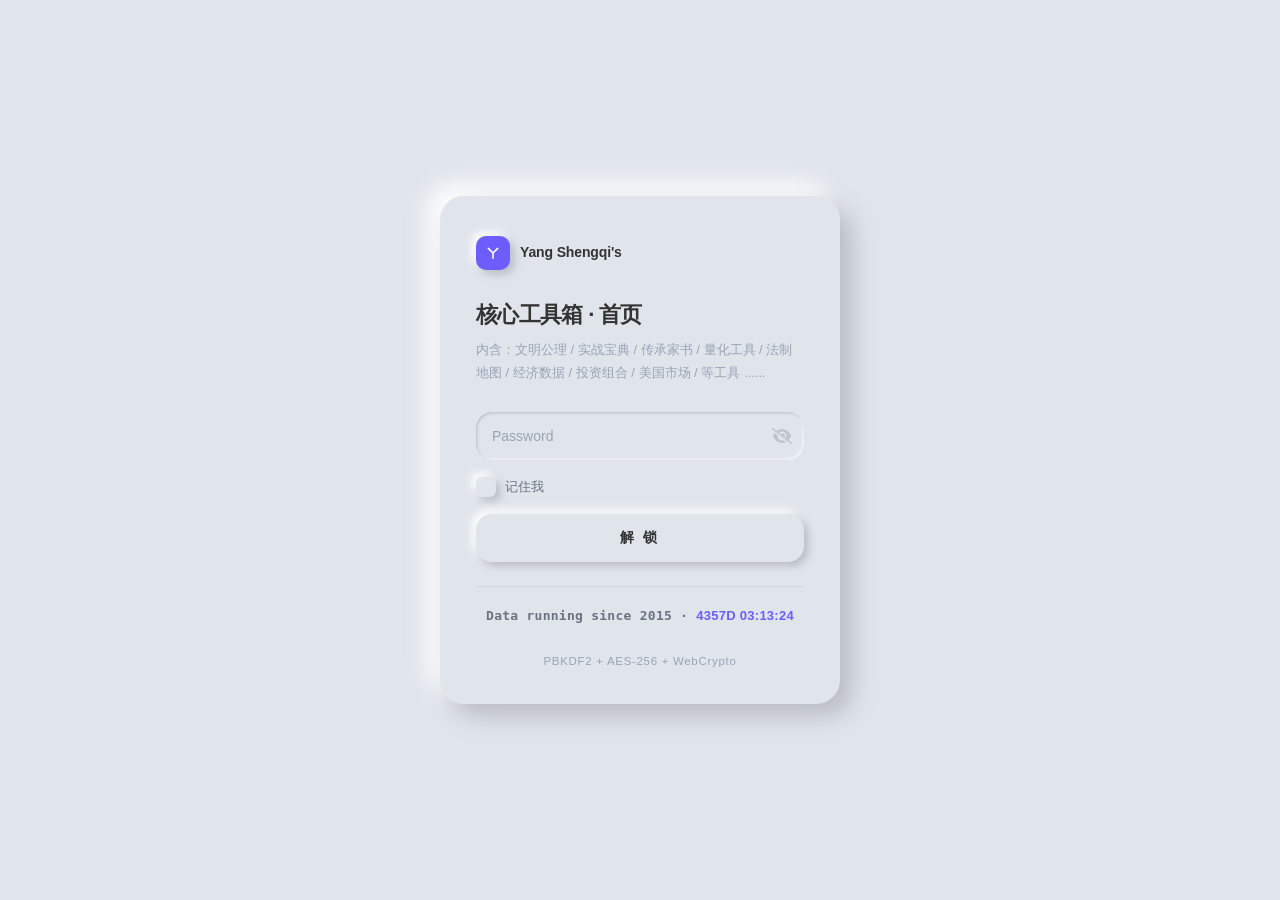
==== index.html @ c26c7d59 "Add files via upload" ====
<!DOCTYPE html>
<html lang="zh-CN">
<head>
    <meta charset="utf-8" />
    <meta name="robots" content="noindex, nofollow, nosnippet, noarchive">
    <title>Yang Shengqi's</title>
    <link rel="icon" href="images/favicon.ico">
    <meta name="viewport" content="width=device-width, initial-scale=1" />

    <meta http-equiv="cache-control" content="no-cache, no-store, must-revalidate" />
    <meta http-equiv="expires" content="0" />
    <meta http-equiv="pragma" content="no-cache" />

    <style>
        /* ============================================================
         * 新拟物 · 全局变量
         * ============================================================ */
        :root{
            --bg:#e0e5ec;
            --shadow-dark:#b8bcc2;
            --shadow-light:#ffffff;

            --accent:#6d5dfc;
            --accent-2:#35c7b3;
            --accent-3:#f0a44a;

            --text:#333333;
            --text-2:#6b7280;
            --text-3:#9aa3b5;

            --sh-out-xs:2px 2px 4px var(--shadow-dark),-2px -2px 4px var(--shadow-light);
            --sh-out-sm:4px 4px 8px var(--shadow-dark),-4px -4px 8px var(--shadow-light);
            --sh-out:8px 8px 16px var(--shadow-dark),-8px -8px 16px var(--shadow-light);
            --sh-out-lg:12px 12px 24px var(--shadow-dark),-12px -12px 24px var(--shadow-light);
            --sh-hover:2px 2px 4px var(--shadow-dark),-2px -2px 4px var(--shadow-light);
            --sh-in-xs:inset 1px 1px 3px var(--shadow-dark),inset -1px -1px 3px var(--shadow-light);
            --sh-in-sm:inset 3px 3px 6px var(--shadow-dark),inset -3px -3px 6px var(--shadow-light);
            --sh-in:inset 6px 6px 12px var(--shadow-dark),inset -6px -6px 12px var(--shadow-light);

            --r-sm:12px;
            --r-md:16px;
            --r-lg:24px;
            --r-full:999px;

            --t:300ms ease-in-out;

            --font:"Microsoft YaHei","PingFang SC","Hiragino Sans GB",
                   "Segoe UI",Roboto,Helvetica,Arial,
                   "Noto Sans SC","Source Han Sans SC",sans-serif;
            --font-mono:ui-monospace,SFMono-Regular,"SF Mono",
                        Menlo,Consolas,monospace;
        }

        /* ============================================================
         * 重置
         * ============================================================ */
        *,*::before,*::after{ box-sizing:border-box; font-family:var(--font); }
        html,body{ height:100%; margin:0; padding:0; }

        body{
            background:var(--bg);
            color:var(--text);
            font-size:14px;
            line-height:1.7;
            -webkit-font-smoothing:antialiased;
            -moz-osx-font-smoothing:grayscale;
            overflow:hidden;
        }

        /* ============================================================
         * 工具类（脚本依赖，不可删）
         * ============================================================ */
        .hidden{ display:none !important; }

        /* ============================================================
         * 加载屏
         * ============================================================ */
        #staticrypt_loading{
            position:fixed;
            inset:0;
            z-index:100;
            display:grid;
            place-items:center;
            background:var(--bg);
        }
        .spinner{
            width:38px;height:38px;border-radius:50%;
            border:3px solid transparent;
            box-shadow:var(--sh-out-sm);
            background:var(--bg);
            position:relative;
            animation:spin .9s linear infinite;
        }
        .spinner::after{
            content:"";
            position:absolute;
            inset:6px;
            border-radius:50%;
            border:3px solid transparent;
            border-top-color:var(--accent);
            animation:spin .9s linear infinite reverse;
        }
        @keyframes spin{ to{ transform:rotate(360deg); } }

        /* ============================================================
         * 内容容器
         * ============================================================ */
        #staticrypt_content{
            position:relative;
            z-index:1;
            min-height:100%;
            display:grid;
            place-items:center;
            padding:24px;
            animation:fadeUp .6s var(--t) both;
        }
        @keyframes fadeUp{
            from{ opacity:0; transform:translateY(16px); }
            to  { opacity:1; transform:translateY(0); }
        }

        /* ============================================================
         * 登录卡片（新拟物：凸起）
         * ============================================================ */
        .card{
            position:relative;
            width:min(400px,100%);
            padding:40px 36px 32px;
            border-radius:var(--r-lg);
            background:var(--bg);
            box-shadow:var(--sh-out-lg);
        }

        /* ---------- 品牌 ---------- */
        .brand{
            display:flex;
            align-items:center;
            gap:10px;
            margin-bottom:26px;
        }
        .brand .mark{
            width:34px;height:34px;
            border-radius:10px;
            flex:0 0 auto;
            display:grid;
            place-items:center;
            color:#fff;
            font-size:16px;
            font-weight:800;
            line-height:1;
            padding-bottom:1px;
            background:var(--accent);
            box-shadow:var(--sh-out-sm);
        }
        .brand .name{
            font-size:14px;
            font-weight:700;
            letter-spacing:-.01em;
            color:var(--text);
        }

        /* ---------- 标题 ---------- */
        .title{
            position:relative;
            margin:0 0 6px;
            font-size:22px;
            font-weight:800;
            letter-spacing:-.03em;
            color:var(--text);
        }
        .sub{
            margin:0 0 28px;
            font-size:13px;
            color:var(--text-3);
        }

        /* ============================================================
         * 表单
         * ============================================================ */
        .form{ display:flex; flex-direction:column; gap:14px; }

        /* 凹陷输入框 */
        .pwd{
            position:relative;
            border-radius:var(--r-md);
            background:var(--bg);
            box-shadow:var(--sh-in);
            transition:box-shadow var(--t);
        }
        .pwd:focus-within{
            box-shadow:var(--sh-in-xs);
        }
        .pwd input{
            width:100%;
            height:48px;
            padding:0 48px 0 16px;
            border:0;
            outline:0;
            background:transparent;
            color:var(--text);
            font-size:14px;
            font-family:inherit;
            letter-spacing:.02em;
        }
        .pwd input::placeholder{
            color:var(--text-3);
            letter-spacing:0;
        }

        .staticrypt-toggle-password-visibility{
            position:absolute;
            top:50%;
            right:12px;
            width:20px;height:20px;
            padding:0;margin:0;
            transform:translateY(-50%);
            cursor:pointer;
            opacity:.45;
            transition:opacity var(--t),transform var(--t);
            user-select:none;
            /* 让 base64 里的黑色 SVG 变浅灰 */
            filter:invert(60%) sepia(8%) saturate(400%) hue-rotate(180deg);
        }
        .staticrypt-toggle-password-visibility:hover{
            opacity:1;
            transform:translateY(-50%) scale(1.08);
        }
        .staticrypt-toggle-password-visibility:focus-visible{
            opacity:1;
            outline:2px solid var(--accent);
            outline-offset:2px;
            border-radius:4px;
        }

        /* ---------- 记住我 ---------- */
        .remember{
            display:flex;
            align-items:center;
            gap:9px;
            font-size:13px;
            color:var(--text-2);
            cursor:pointer;
            user-select:none;
            padding:2px 0;
        }
        .remember input[type="checkbox"]{
            appearance:none;
            -webkit-appearance:none;
            width:20px;height:20px;
            margin:0;
            flex:0 0 auto;
            border-radius:6px;
            background:var(--bg);
            box-shadow:var(--sh-out-sm);
            cursor:pointer;
            position:relative;
            transition:box-shadow var(--t);
        }
        .remember input[type="checkbox"]:hover{
            box-shadow:var(--sh-hover);
        }
        .remember input[type="checkbox"]:checked{
            box-shadow:var(--sh-in-sm);
        }
        .remember input[type="checkbox"]:checked::after{
            content:"";
            position:absolute;
            left:6px;top:2px;
            width:6px;height:11px;
            border:solid var(--accent);
            border-width:0 2px 2px 0;
            transform:rotate(45deg);
        }

        /* ---------- 提交按钮（新拟物：凸起 → hover 缩小 → active 凹陷） ---------- */
        .submit{
            position:relative;
            height:48px;
            border:0;
            border-radius:var(--r-md);
            background:var(--bg);
            color:var(--text);
            font-family:inherit;
            font-size:14px;
            font-weight:650;
            letter-spacing:.18em;
            cursor:pointer;
            box-shadow:var(--sh-out-sm);
            transition:box-shadow var(--t),color var(--t);
        }
        .submit:hover{
            color:var(--accent);
            box-shadow:var(--sh-hover);
        }
        .submit:active{
            box-shadow:var(--sh-in-sm);
        }
        .submit:focus-visible{
            outline:2px solid var(--accent);
            outline-offset:3px;
        }
        .submit span{ position:relative; z-index:1; }

        /* ============================================================
         * 页脚 + 运行时长
         * ============================================================ */
        .foot{
            margin-top:24px;
            padding-top:18px;
            border-top:1px solid rgba(184,188,194,.35);
            text-align:center;
            font-size:11.5px;
            letter-spacing:.06em;
            color:var(--text-3);
        }
        .foot .timer{
            display:block;
            margin-bottom:6px;
            font-family:var(--font-mono);
            font-size:13px;
            font-weight:700;
            letter-spacing:.02em;
            color:var(--text-2);
        }
        .foot .timer #display{
            color:var(--accent);
            font-variant-numeric:tabular-nums;
        }

        /* ============================================================
         * 响应式
         * ============================================================ */
        @media (max-width:480px){
            #staticrypt_content{ padding:16px; }
            .card{ padding:32px 24px 26px; }
            .title{ font-size:20px; }
        }

        /* ============================================================
         * 无障碍：减少动效
         * ============================================================ */
        @media (prefers-reduced-motion: reduce){
            *,*::before,*::after{
                animation-duration:.01ms !important;
                transition-duration:.01ms !important;
            }
        }
    </style>
</head>

<body>

    <!-- 加载屏（id 不可改） -->
    <div id="staticrypt_loading">
        <div class="spinner"></div>
    </div>

    <!-- 表单容器（id 不可改） -->
    <div id="staticrypt_content" class="hidden">
        <main class="card">

            <div class="brand">
                <span class="mark">
                  <svg viewBox="0 0 24 24" width="16" height="16"
                       fill="none" stroke="#fff" stroke-width="2.4"
                       stroke-linecap="round" stroke-linejoin="round">
                    <path d="M5 5 L12 12 L19 5 M12 12 L12 20"/>
                  </svg>
                </span>
                <span class="name">Yang Shengqi's</span>
            </div>

            <h1 class="title">核心工具箱 · 首页</h1>
            <p class="sub">内含：文明公理 / 实战宝典 / 传承家书 / 量化工具 / 法制地图 / 经济数据 / 投资组合 / 美国市场 / 等工具 ......</p>

            <form id="staticrypt-form" action="#" method="post" class="form">

                <div class="pwd">
                    <input
                        id="staticrypt-password"
                        type="password"
                        name="password"
                        placeholder="Password"
                        autofocus
                    />
                    <img
                        class="staticrypt-toggle-password-visibility"
                        tabindex="0"
                        role="button"
                        alt="显示密码"
                        aria-label="显示密码"
                        title="显示密码"
                        onkeydown="if(event.key==='Enter'||event.key===' '){event.preventDefault();this.click();}"
                        src="[data-uri]"
                    />
                </div>

                <label id="staticrypt-remember-label" class="remember hidden">
                    <input id="staticrypt-remember" type="checkbox" name="remember" />
                    <span>记住我</span>
                </label>

                <button type="submit" class="submit">
                    <span>解 锁</span>
                </button>

            </form>

            <div class="foot">
                <span class="timer">
                    Data running since 2015 · <span id="display">--</span>
                </span>
                <br>
                PBKDF2 + AES-256 + WebCrypto
            </div>

        </main>
    </div>


    <!-- 加密JS开始 -->
        <script>
            // these variables will be filled when generating the file - the template format is 'variable_name'
            const staticryptInitiator = 
            ((function(){
  const exports = {};
  const cryptoEngine = ((function(){
  const exports = {};
  const { subtle } = crypto;

const IV_BITS = 16 * 8;
const HEX_BITS = 4;
const ENCRYPTION_ALGO = "AES-CBC";

/**
 * Translates between utf8 encoded hexadecimal strings
 * and Uint8Array bytes.
 */
const HexEncoder = {
    /**
     * hex string -> bytes
     * @param {string} hexString
     * @returns {Uint8Array}
     */
    parse: function (hexString) {
        if (hexString.length % 2 !== 0) throw "Invalid hexString";
        const arrayBuffer = new Uint8Array(hexString.length / 2);

        for (let i = 0; i < hexString.length; i += 2) {
            const byteValue = parseInt(hexString.substring(i, i + 2), 16);
            if (isNaN(byteValue)) {
                throw "Invalid hexString";
            }
            arrayBuffer[i / 2] = byteValue;
        }
        return arrayBuffer;
    },

    /**
     * bytes -> hex string
     * @param {Uint8Array} bytes
     * @returns {string}
     */
    stringify: function (bytes) {
        const hexBytes = [];

        for (let i = 0; i < bytes.length; ++i) {
            let byteString = bytes[i].toString(16);
            if (byteString.length < 2) {
                byteString = "0" + byteString;
            }
            hexBytes.push(byteString);
        }
        return hexBytes.join("");
    },
};

/**
 * Translates between utf8 strings and Uint8Array bytes.
 */
const UTF8Encoder = {
    parse: function (str) {
        return new TextEncoder().encode(str);
    },

    stringify: function (bytes) {
        return new TextDecoder().decode(bytes);
    },
};

/**
 * Salt and encrypt a msg with a password.
 */
async function encrypt(msg, hashedPassword) {
    // Must be 16 bytes, unpredictable, and preferably cryptographically random. However, it need not be secret.
    // https://developer.mozilla.org/en-US/docs/Web/API/SubtleCrypto/encrypt#parameters
    const iv = crypto.getRandomValues(new Uint8Array(IV_BITS / 8));

    const key = await subtle.importKey("raw", HexEncoder.parse(hashedPassword), ENCRYPTION_ALGO, false, ["encrypt"]);

    const encrypted = await subtle.encrypt(
        {
            name: ENCRYPTION_ALGO,
            iv: iv,
        },
        key,
        UTF8Encoder.parse(msg)
    );

    // iv will be 32 hex characters, we prepend it to the ciphertext for use in decryption
    return HexEncoder.stringify(iv) + HexEncoder.stringify(new Uint8Array(encrypted));
}
exports.encrypt = encrypt;

/**
 * Decrypt a salted msg using a password.
 *
 * @param {string} encryptedMsg
 * @param {string} hashedPassword
 * @returns {Promise<string>}
 */
async function decrypt(encryptedMsg, hashedPassword) {
    const ivLength = IV_BITS / HEX_BITS;
    const iv = HexEncoder.parse(encryptedMsg.substring(0, ivLength));
    const encrypted = encryptedMsg.substring(ivLength);

    const key = await subtle.importKey("raw", HexEncoder.parse(hashedPassword), ENCRYPTION_ALGO, false, ["decrypt"]);

    const outBuffer = await subtle.decrypt(
        {
            name: ENCRYPTION_ALGO,
            iv: iv,
        },
        key,
        HexEncoder.parse(encrypted)
    );

    return UTF8Encoder.stringify(new Uint8Array(outBuffer));
}
exports.decrypt = decrypt;

/**
 * Salt and hash the password so it can be stored in localStorage without opening a password reuse vulnerability.
 *
 * @param {string} password
 * @param {string} salt
 * @returns {Promise<string>}
 */
async function hashPassword(password, salt) {
    // we hash the password in multiple steps, each adding more iterations. This is because we used to allow less
    // iterations, so for backward compatibility reasons, we need to support going from that to more iterations.
    let hashedPassword = await hashLegacyRound(password, salt);

    hashedPassword = await hashSecondRound(hashedPassword, salt);

    return hashThirdRound(hashedPassword, salt);
}
exports.hashPassword = hashPassword;

/**
 * This hashes the password with 1k iterations. This is a low number, we need this function to support backwards
 * compatibility.
 *
 * @param {string} password
 * @param {string} salt
 * @returns {Promise<string>}
 */
function hashLegacyRound(password, salt) {
    return pbkdf2(password, salt, 1000, "SHA-1");
}
exports.hashLegacyRound = hashLegacyRound;

/**
 * Add a second round of iterations. This is because we used to use 1k, so for backwards compatibility with
 * remember-me/autodecrypt links, we need to support going from that to more iterations.
 *
 * @param hashedPassword
 * @param salt
 * @returns {Promise<string>}
 */
function hashSecondRound(hashedPassword, salt) {
    return pbkdf2(hashedPassword, salt, 14000, "SHA-256");
}
exports.hashSecondRound = hashSecondRound;

/**
 * Add a third round of iterations to bring total number to 600k. This is because we used to use 1k, then 15k, so for
 * backwards compatibility with remember-me/autodecrypt links, we need to support going from that to more iterations.
 *
 * @param hashedPassword
 * @param salt
 * @returns {Promise<string>}
 */
function hashThirdRound(hashedPassword, salt) {
    return pbkdf2(hashedPassword, salt, 585000, "SHA-256");
}
exports.hashThirdRound = hashThirdRound;

/**
 * Salt and hash the password so it can be stored in localStorage without opening a password reuse vulnerability.
 *
 * @param {string} password
 * @param {string} salt
 * @param {int} iterations
 * @param {string} hashAlgorithm
 * @returns {Promise<string>}
 */
async function pbkdf2(password, salt, iterations, hashAlgorithm) {
    const key = await subtle.importKey("raw", UTF8Encoder.parse(password), "PBKDF2", false, ["deriveBits"]);

    const keyBytes = await subtle.deriveBits(
        {
            name: "PBKDF2",
            hash: hashAlgorithm,
            iterations,
            salt: UTF8Encoder.parse(salt),
        },
        key,
        256
    );

    return HexEncoder.stringify(new Uint8Array(keyBytes));
}

function generateRandomSalt() {
    const bytes = crypto.getRandomValues(new Uint8Array(128 / 8));

    return HexEncoder.stringify(new Uint8Array(bytes));
}
exports.generateRandomSalt = generateRandomSalt;

async function signMessage(hashedPassword, message) {
    const key = await subtle.importKey(
        "raw",
        HexEncoder.parse(hashedPassword),
        {
            name: "HMAC",
            hash: "SHA-256",
        },
        false,
        ["sign"]
    );
    const signature = await subtle.sign("HMAC", key, UTF8Encoder.parse(message));

    return HexEncoder.stringify(new Uint8Array(signature));
}
exports.signMessage = signMessage;

function getRandomAlphanum() {
    const possibleCharacters = "abcdefghijklmnopqrstuvwxyzABCDEFGHIJKLMNOPQRSTUVWXYZ0123456789";

    let byteArray;
    let parsedInt;

    // Keep generating new random bytes until we get a value that falls
    // within a range that can be evenly divided by possibleCharacters.length
    do {
        byteArray = crypto.getRandomValues(new Uint8Array(1));
        // extract the lowest byte to get an int from 0 to 255 (probably unnecessary, since we're only generating 1 byte)
        parsedInt = byteArray[0] & 0xff;
    } while (parsedInt >= 256 - (256 % possibleCharacters.length));

    // Take the modulo of the parsed integer to get a random number between 0 and totalLength - 1
    const randomIndex = parsedInt % possibleCharacters.length;

    return possibleCharacters[randomIndex];
}

/**
 * Generate a random string of a given length.
 *
 * @param {int} length
 * @returns {string}
 */
function generateRandomString(length) {
    let randomString = "";

    for (let i = 0; i < length; i++) {
        randomString += getRandomAlphanum();
    }

    return randomString;
}
exports.generateRandomString = generateRandomString;

  return exports;
})());
const codec = ((function(){
  const exports = {};
  /**
 * Initialize the codec with the provided cryptoEngine - this return functions to encode and decode messages.
 *
 * @param cryptoEngine - the engine to use for encryption / decryption
 */
function init(cryptoEngine) {
    const exports = {};

    /**
     * Top-level function for encoding a message.
     * Includes password hashing, encryption, and signing.
     *
     * @param {string} msg
     * @param {string} password
     * @param {string} salt
     *
     * @returns {string} The encoded text
     */
    async function encode(msg, password, salt) {
        const hashedPassword = await cryptoEngine.hashPassword(password, salt);

        const encrypted = await cryptoEngine.encrypt(msg, hashedPassword);

        // we use the hashed password in the HMAC because this is effectively what will be used a password (so we can store
        // it in localStorage safely, we don't use the clear text password)
        const hmac = await cryptoEngine.signMessage(hashedPassword, encrypted);

        return hmac + encrypted;
    }
    exports.encode = encode;

    /**
     * Encode using a password that has already been hashed. This is useful to encode multiple messages in a row, that way
     * we don't need to hash the password multiple times.
     *
     * @param {string} msg
     * @param {string} hashedPassword
     *
     * @returns {string} The encoded text
     */
    async function encodeWithHashedPassword(msg, hashedPassword) {
        const encrypted = await cryptoEngine.encrypt(msg, hashedPassword);

        // we use the hashed password in the HMAC because this is effectively what will be used a password (so we can store
        // it in localStorage safely, we don't use the clear text password)
        const hmac = await cryptoEngine.signMessage(hashedPassword, encrypted);

        return hmac + encrypted;
    }
    exports.encodeWithHashedPassword = encodeWithHashedPassword;

    /**
     * Top-level function for decoding a message.
     * Includes signature check and decryption.
     *
     * @param {string} signedMsg
     * @param {string} hashedPassword
     * @param {string} salt
     * @param {int} backwardCompatibleAttempt
     * @param {string} originalPassword
     *
     * @returns {Object} {success: true, decoded: string} | {success: false, message: string}
     */
    async function decode(signedMsg, hashedPassword, salt, backwardCompatibleAttempt = 0, originalPassword = "") {
        const encryptedHMAC = signedMsg.substring(0, 64);
        const encryptedMsg = signedMsg.substring(64);
        const decryptedHMAC = await cryptoEngine.signMessage(hashedPassword, encryptedMsg);

        if (decryptedHMAC !== encryptedHMAC) {
            // we have been raising the number of iterations in the hashing algorithm multiple times, so to support the old
            // remember-me/autodecrypt links we need to try bringing the old hashes up to speed.
            originalPassword = originalPassword || hashedPassword;
            if (backwardCompatibleAttempt === 0) {
                const updatedHashedPassword = await cryptoEngine.hashThirdRound(originalPassword, salt);

                return decode(signedMsg, updatedHashedPassword, salt, backwardCompatibleAttempt + 1, originalPassword);
            }
            if (backwardCompatibleAttempt === 1) {
                let updatedHashedPassword = await cryptoEngine.hashSecondRound(originalPassword, salt);
                updatedHashedPassword = await cryptoEngine.hashThirdRound(updatedHashedPassword, salt);

                return decode(signedMsg, updatedHashedPassword, salt, backwardCompatibleAttempt + 1, originalPassword);
            }

            return { success: false, message: "Signature mismatch" };
        }

        return {
            success: true,
            decoded: await cryptoEngine.decrypt(encryptedMsg, hashedPassword),
        };
    }
    exports.decode = decode;

    return exports;
}
exports.init = init;

  return exports;
})());
const decode = codec.init(cryptoEngine).decode;

/**
 * Initialize the staticrypt module, that exposes functions callbable by the password_template.
 *
 * @param {{
 *  staticryptEncryptedMsgUniqueVariableName: string,
 *  isRememberEnabled: boolean,
 *  rememberDurationInDays: number,
 *  staticryptSaltUniqueVariableName: string,
 * }} staticryptConfig - object of data that is stored on the password_template at encryption time.
 *
 * @param {{
 *  rememberExpirationKey: string,
 *  rememberPassphraseKey: string,
 *  replaceHtmlCallback: function,
 *  clearLocalStorageCallback: function,
 * }} templateConfig - object of data that can be configured by a custom password_template.
 */
function init(staticryptConfig, templateConfig) {
    const exports = {};

    /**
     * Decrypt our encrypted page, replace the whole HTML.
     *
     * @param {string} hashedPassword
     * @returns {Promise<boolean>}
     */
    async function decryptAndReplaceHtml(hashedPassword) {
        const { staticryptEncryptedMsgUniqueVariableName, staticryptSaltUniqueVariableName } = staticryptConfig;
        const { replaceHtmlCallback } = templateConfig;

        const result = await decode(
            staticryptEncryptedMsgUniqueVariableName,
            hashedPassword,
            staticryptSaltUniqueVariableName
        );
        if (!result.success) {
            return false;
        }
        const plainHTML = result.decoded;

        // if the user configured a callback call it, otherwise just replace the whole HTML
        if (typeof replaceHtmlCallback === "function") {
            replaceHtmlCallback(plainHTML);
        } else {
            document.write(plainHTML);
            document.close();
        }

        return true;
    }

    /**
     * Attempt to decrypt the page and replace the whole HTML.
     *
     * @param {string} password
     * @param {boolean} isRememberChecked
     *
     * @returns {Promise<{isSuccessful: boolean, hashedPassword?: string}>} - we return an object, so that if we want to
     *   expose more information in the future we can do it without breaking the password_template
     */
    async function handleDecryptionOfPage(password, isRememberChecked) {
        const { staticryptSaltUniqueVariableName } = staticryptConfig;

        // decrypt and replace the whole page
        const hashedPassword = await cryptoEngine.hashPassword(password, staticryptSaltUniqueVariableName);
        return handleDecryptionOfPageFromHash(hashedPassword, isRememberChecked);
    }
    exports.handleDecryptionOfPage = handleDecryptionOfPage;

    async function handleDecryptionOfPageFromHash(hashedPassword, isRememberChecked) {
        const { isRememberEnabled, rememberDurationInDays } = staticryptConfig;
        const { rememberExpirationKey, rememberPassphraseKey } = templateConfig;

        const isDecryptionSuccessful = await decryptAndReplaceHtml(hashedPassword);

        if (!isDecryptionSuccessful) {
            return {
                isSuccessful: false,
                hashedPassword,
            };
        }

        // remember the hashedPassword and set its expiration if necessary
        if (isRememberEnabled && isRememberChecked) {
            window.localStorage.setItem(rememberPassphraseKey, hashedPassword);

            // set the expiration if the duration isn't 0 (meaning no expiration)
            if (rememberDurationInDays > 0) {
                window.localStorage.setItem(
                    rememberExpirationKey,
                    (new Date().getTime() + rememberDurationInDays * 24 * 60 * 60 * 1000).toString()
                );
            }
        }

        return {
            isSuccessful: true,
            hashedPassword,
        };
    }
    exports.handleDecryptionOfPageFromHash = handleDecryptionOfPageFromHash;

    /**
     * Clear localstorage from staticrypt related values
     */
    function clearLocalStorage() {
        const { clearLocalStorageCallback, rememberExpirationKey, rememberPassphraseKey } = templateConfig;

        if (typeof clearLocalStorageCallback === "function") {
            clearLocalStorageCallback();
        } else {
            localStorage.removeItem(rememberPassphraseKey);
            localStorage.removeItem(rememberExpirationKey);
        }
    }

    async function handleDecryptOnLoad() {
        let isSuccessful = await decryptOnLoadFromUrl();

        if (!isSuccessful) {
            isSuccessful = await decryptOnLoadFromRememberMe();
        }

        return { isSuccessful };
    }
    exports.handleDecryptOnLoad = handleDecryptOnLoad;

    /**
     * Clear storage if we are logging out
     *
     * @returns {boolean} - whether we logged out
     */
    function logoutIfNeeded() {
        const logoutKey = "staticrypt_logout";

        // handle logout through query param
        const queryParams = new URLSearchParams(window.location.search);
        if (queryParams.has(logoutKey)) {
            clearLocalStorage();
            return true;
        }

        // handle logout through URL fragment
        const hash = window.location.hash.substring(1);
        if (hash.includes(logoutKey)) {
            clearLocalStorage();
            return true;
        }

        return false;
    }

    /**
     * To be called on load: check if we want to try to decrypt and replace the HTML with the decrypted content, and
     * try to do it if needed.
     *
     * @returns {Promise<boolean>} true if we derypted and replaced the whole page, false otherwise
     */
    async function decryptOnLoadFromRememberMe() {
        const { rememberDurationInDays } = staticryptConfig;
        const { rememberExpirationKey, rememberPassphraseKey } = templateConfig;

        // if we are login out, terminate
        if (logoutIfNeeded()) {
            return false;
        }

        // if there is expiration configured, check if we're not beyond the expiration
        if (rememberDurationInDays && rememberDurationInDays > 0) {
            const expiration = localStorage.getItem(rememberExpirationKey),
                isExpired = expiration && new Date().getTime() > parseInt(expiration);

            if (isExpired) {
                clearLocalStorage();
                return false;
            }
        }

        const hashedPassword = localStorage.getItem(rememberPassphraseKey);

        if (hashedPassword) {
            // try to decrypt
            const isDecryptionSuccessful = await decryptAndReplaceHtml(hashedPassword);

            // if the decryption is unsuccessful the password might be wrong - silently clear the saved data and let
            // the user fill the password form again
            if (!isDecryptionSuccessful) {
                clearLocalStorage();
                return false;
            }

            return true;
        }

        return false;
    }

    async function decryptOnLoadFromUrl() {
        const passwordKey = "staticrypt_pwd";
        const rememberMeKey = "remember_me";

        // try to get the password from the query param (for backward compatibility - we now want to avoid this method,
        // since it sends the hashed password to the server which isn't needed)
        const queryParams = new URLSearchParams(window.location.search);
        const hashedPasswordQuery = queryParams.get(passwordKey);
        const rememberMeQuery = queryParams.get(rememberMeKey);

        const urlFragment = window.location.hash.substring(1);
        // get the password from the url fragment
        const hashedPasswordRegexMatch = urlFragment.match(new RegExp(passwordKey + "=([^&]*)"));
        const hashedPasswordFragment = hashedPasswordRegexMatch ? hashedPasswordRegexMatch[1] : null;
        const rememberMeFragment = urlFragment.includes(rememberMeKey);

        const hashedPassword = hashedPasswordFragment || hashedPasswordQuery;
        const rememberMe = rememberMeFragment || rememberMeQuery;

        if (hashedPassword) {
            return handleDecryptionOfPageFromHash(hashedPassword, rememberMe);
        }

        return false;
    }

    return exports;
}
exports.init = init;

  return exports;
})());
        ;
            const templateError = "template_error",
                templateToggleAltShow = "template_toggle_show",
                templateToggleAltHide = "template_toggle_hide",
                isRememberEnabled = true,
                staticryptConfig = {"staticryptEncryptedMsgUniqueVariableName":"[base64]","isRememberEnabled":true,"rememberDurationInDays":0,"staticryptSaltUniqueVariableName":"db587da4694bc3fe9de9e1db316405ea"};

            // you can edit these values to customize some of the behavior of StatiCrypt
            const templateConfig = {
                rememberExpirationKey: "staticrypt_expiration",
                rememberPassphraseKey: "staticrypt_passphrase",
                replaceHtmlCallback: null,
                clearLocalStorageCallback: null,
            };

            // init the staticrypt engine
            const staticrypt = staticryptInitiator.init(staticryptConfig, templateConfig);

            // try to automatically decrypt on load if there is a saved password
            window.onload = async function () {
                const { isSuccessful } = await staticrypt.handleDecryptOnLoad();

                // if we didn't decrypt anything on load, show the password prompt. Otherwise the content has already been
                // replaced, no need to do anything
                if (!isSuccessful) {
                    // hide loading screen
                    document.getElementById("staticrypt_loading").classList.add("hidden");
                    document.getElementById("staticrypt_content").classList.remove("hidden");
                    document.getElementById("staticrypt-password").focus();

                    // show the remember me checkbox
                    if (isRememberEnabled) {
                        document.getElementById("staticrypt-remember-label").classList.remove("hidden");
                    }
                }
            };

            // toggle password visibility
            const toggleIcon = document.querySelector(".staticrypt-toggle-password-visibility");
            // these two icons are coming from FontAwesome
            const imgSrcEyeClosed =
                "[data-uri]";
            const imgSrcEyeOpened =
                "[data-uri]";
            toggleIcon.addEventListener("click", function () {
                const passwordInput = document.getElementById("staticrypt-password");
                if (passwordInput.type === "password") {
                    passwordInput.type = "text";
                    toggleIcon.src = imgSrcEyeOpened;
                    toggleIcon.alt = templateToggleAltHide;
                    toggleIcon.title = templateToggleAltHide;
                } else {
                    passwordInput.type = "password";
                    toggleIcon.src = imgSrcEyeClosed;
                    toggleIcon.alt = templateToggleAltShow;
                    toggleIcon.title = templateToggleAltShow;
                }
            });

            // handle password form submission
            document.getElementById("staticrypt-form").addEventListener("submit", async function (e) {
                e.preventDefault();

                const password = document.getElementById("staticrypt-password").value,
                    isRememberChecked = document.getElementById("staticrypt-remember").checked;

                const { isSuccessful } = await staticrypt.handleDecryptionOfPage(password, isRememberChecked);

                if (!isSuccessful) {
                    alert(templateError);
                }
            });
        </script>
    <!-- 加密JS结束 -->


    <script>
    /* 运行时长（新拟物模板保留） */
    (function(){
      'use strict';

      var startDate = new Date(2015, 0, 1, 0, 0, 0);  // 2015-01-01
      var display = document.getElementById('display');
      if (!display) return;

      function pad(n){ return String(n).padStart(2, '0'); }

      function format(ms){
        var s = Math.floor(ms / 1000);
        var d = Math.floor(s / 86400);
        var h = Math.floor((s % 86400) / 3600);
        var m = Math.floor((s % 3600) / 60);
        var ss = s % 60;
        return d + 'D ' + pad(h) + ':' + pad(m) + ':' + pad(ss);
      }

      function render(){
        display.textContent = format(Date.now() - startDate.getTime());
      }

      render();
      setInterval(render, 1000);
    })();
    </script>

</body>
</html>
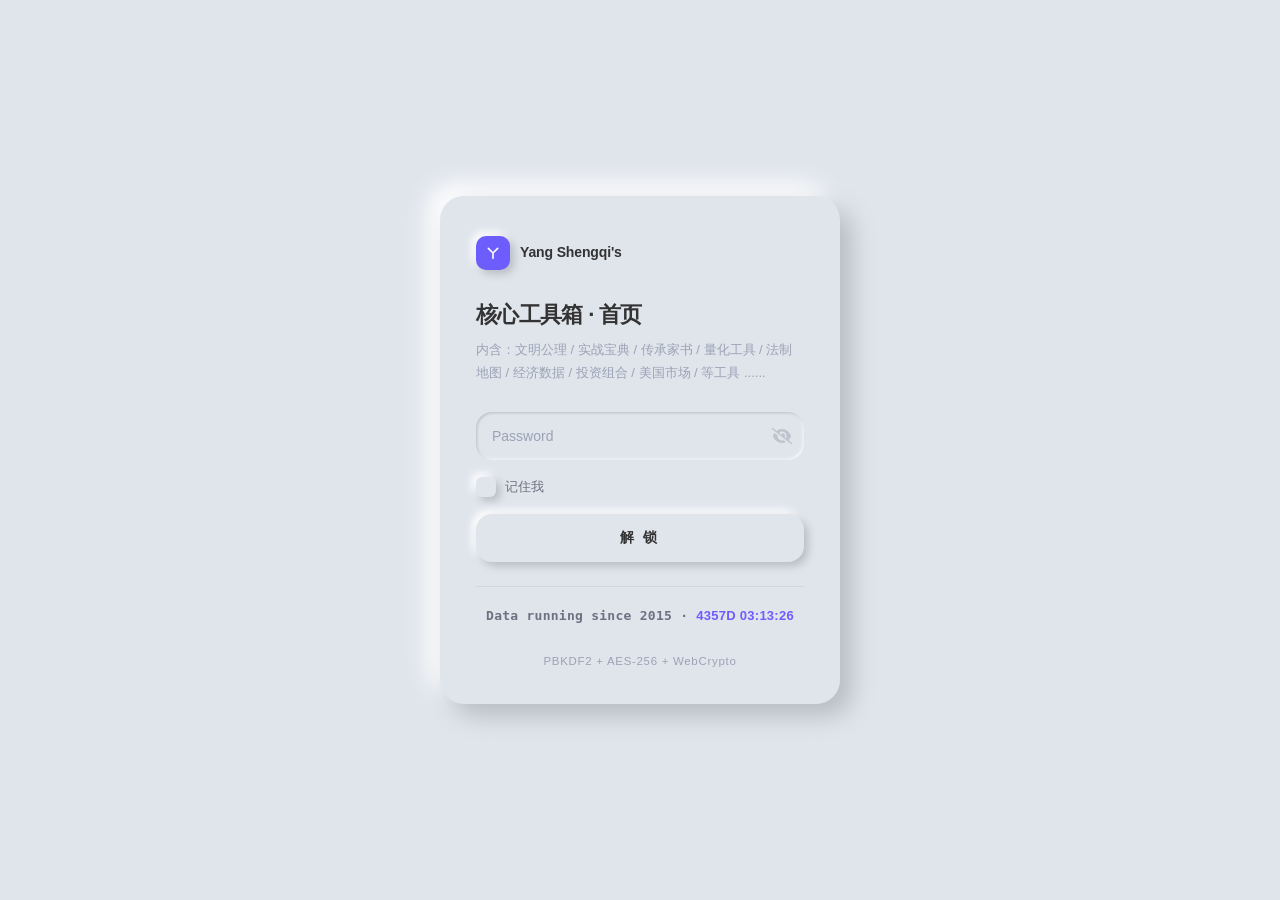
==== commit 58d75993: "Add files via upload" ====
--- a/index.html
+++ b/index.html
@@ -1023,7 +1023,7 @@
                 templateToggleAltShow = "template_toggle_show",
                 templateToggleAltHide = "template_toggle_hide",
                 isRememberEnabled = true,
-                staticryptConfig = {"staticryptEncryptedMsgUniqueVariableName":"[base64]","isRememberEnabled":true,"rememberDurationInDays":0,"staticryptSaltUniqueVariableName":"db587da4694bc3fe9de9e1db316405ea"};
+                staticryptConfig = {"staticryptEncryptedMsgUniqueVariableName":"[base64]","isRememberEnabled":true,"rememberDurationInDays":0,"staticryptSaltUniqueVariableName":"f2e1a1e6c69c60f7bb80e134af59a488"};
 
             // you can edit these values to customize some of the behavior of StatiCrypt
             const templateConfig = {
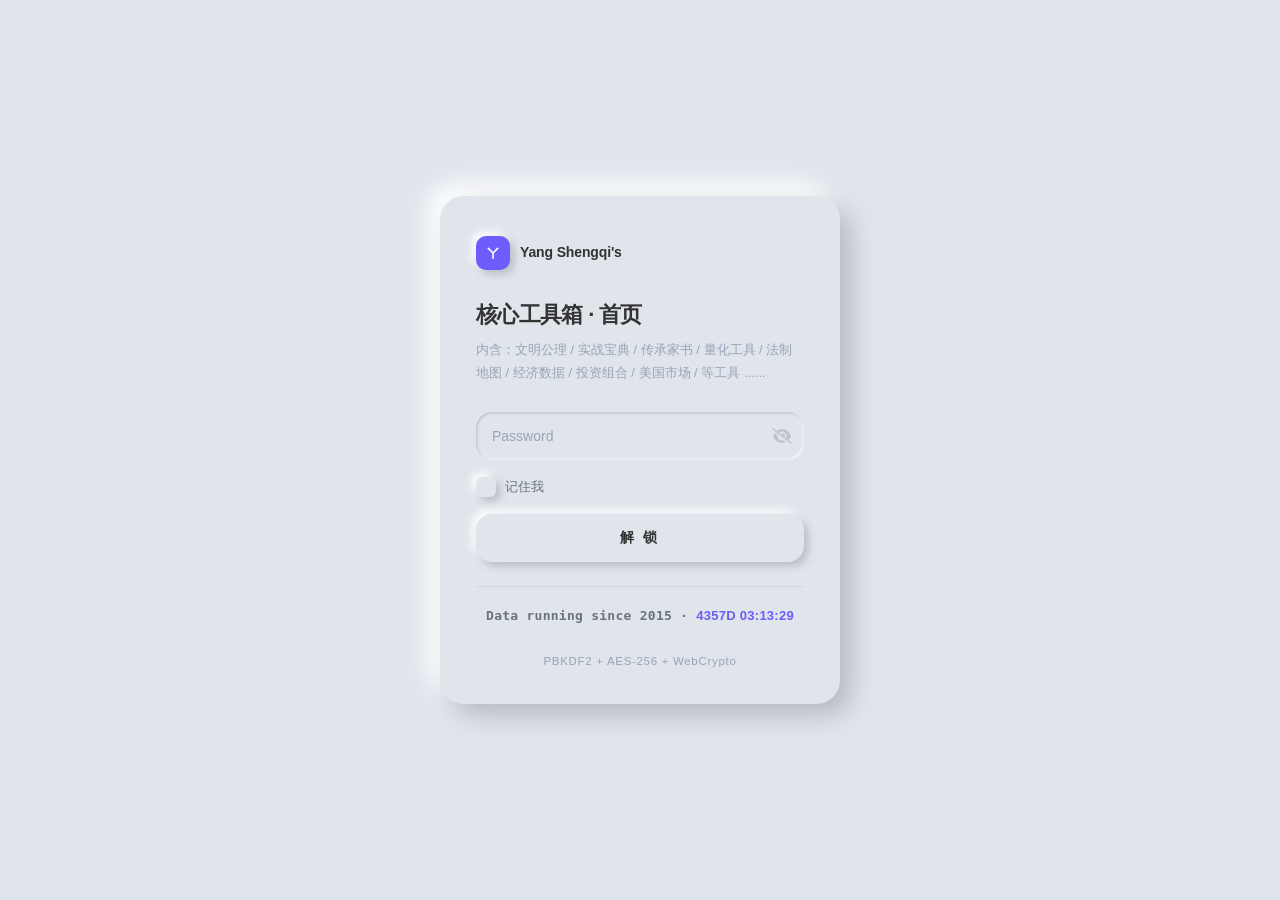
==== commit 14b4cc31: "Add files via upload" ====
--- a/index.html
+++ b/index.html
@@ -1023,7 +1023,7 @@
                 templateToggleAltShow = "template_toggle_show",
                 templateToggleAltHide = "template_toggle_hide",
                 isRememberEnabled = true,
-                staticryptConfig = {"staticryptEncryptedMsgUniqueVariableName":"[base64]","isRememberEnabled":true,"rememberDurationInDays":0,"staticryptSaltUniqueVariableName":"f2e1a1e6c69c60f7bb80e134af59a488"};
+                staticryptConfig = {"staticryptEncryptedMsgUniqueVariableName":"[base64]","isRememberEnabled":true,"rememberDurationInDays":0,"staticryptSaltUniqueVariableName":"de6fda0c2292109229b44b5798547e49"};
 
             // you can edit these values to customize some of the behavior of StatiCrypt
             const templateConfig = {
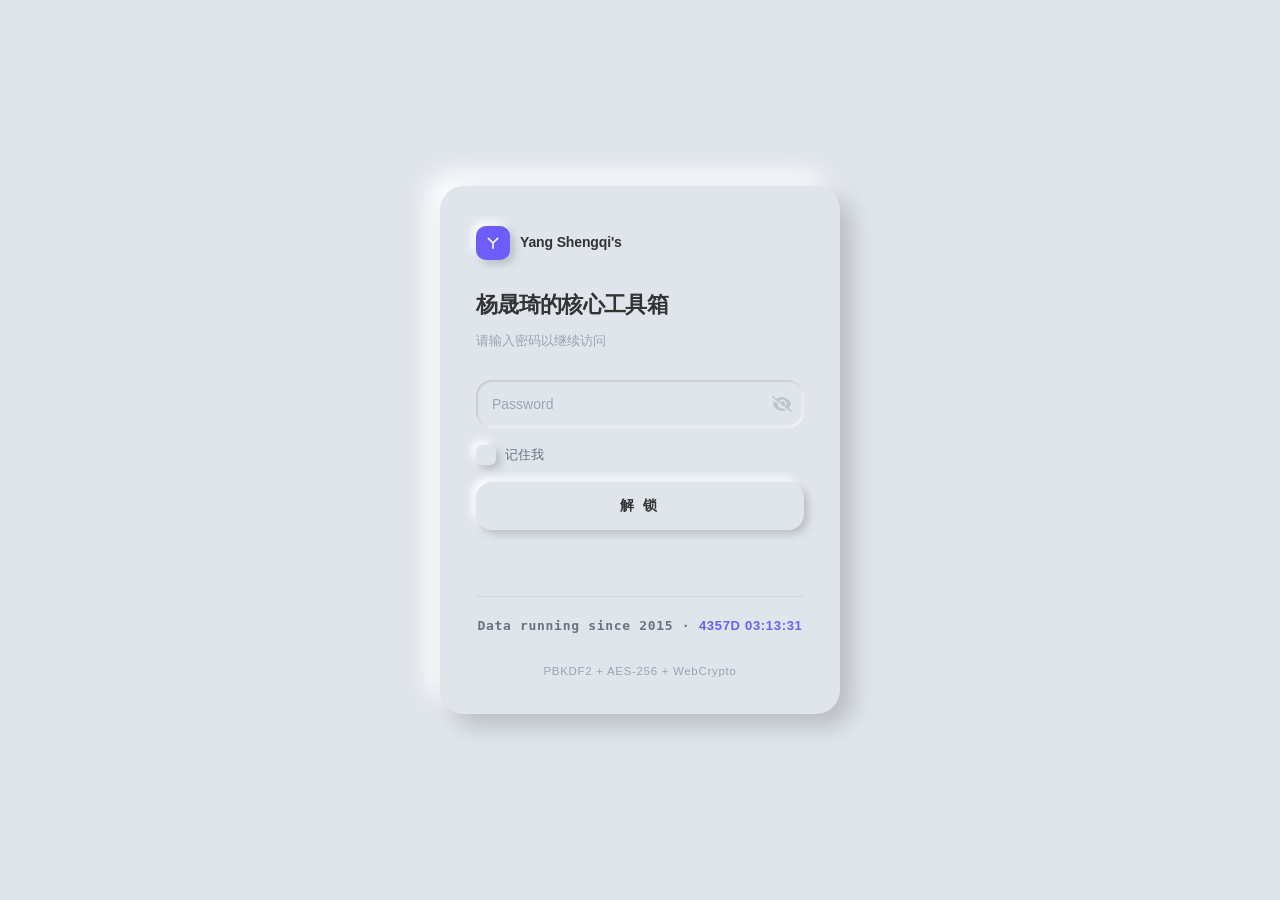
==== commit 2fbf4294: "Add files via upload" ====
--- a/index.html
+++ b/index.html
@@ -1,1127 +1,407 @@
-<!DOCTYPE html>
-<html lang="zh-CN">
-<head>
-    <meta charset="utf-8" />
-    <meta name="robots" content="noindex, nofollow, nosnippet, noarchive">
-    <title>Yang Shengqi's</title>
-    <link rel="icon" href="images/favicon.ico">
-    <meta name="viewport" content="width=device-width, initial-scale=1" />
-
-    <meta http-equiv="cache-control" content="no-cache, no-store, must-revalidate" />
-    <meta http-equiv="expires" content="0" />
-    <meta http-equiv="pragma" content="no-cache" />
-
-    <style>
-        /* ============================================================
-         * 新拟物 · 全局变量
-         * ============================================================ */
-        :root{
-            --bg:#e0e5ec;
-            --shadow-dark:#b8bcc2;
-            --shadow-light:#ffffff;
-
-            --accent:#6d5dfc;
-            --accent-2:#35c7b3;
-            --accent-3:#f0a44a;
-
-            --text:#333333;
-            --text-2:#6b7280;
-            --text-3:#9aa3b5;
-
-            --sh-out-xs:2px 2px 4px var(--shadow-dark),-2px -2px 4px var(--shadow-light);
-            --sh-out-sm:4px 4px 8px var(--shadow-dark),-4px -4px 8px var(--shadow-light);
-            --sh-out:8px 8px 16px var(--shadow-dark),-8px -8px 16px var(--shadow-light);
-            --sh-out-lg:12px 12px 24px var(--shadow-dark),-12px -12px 24px var(--shadow-light);
-            --sh-hover:2px 2px 4px var(--shadow-dark),-2px -2px 4px var(--shadow-light);
-            --sh-in-xs:inset 1px 1px 3px var(--shadow-dark),inset -1px -1px 3px var(--shadow-light);
-            --sh-in-sm:inset 3px 3px 6px var(--shadow-dark),inset -3px -3px 6px var(--shadow-light);
-            --sh-in:inset 6px 6px 12px var(--shadow-dark),inset -6px -6px 12px var(--shadow-light);
-
-            --r-sm:12px;
-            --r-md:16px;
-            --r-lg:24px;
-            --r-full:999px;
-
-            --t:300ms ease-in-out;
-
-            --font:"Microsoft YaHei","PingFang SC","Hiragino Sans GB",
-                   "Segoe UI",Roboto,Helvetica,Arial,
-                   "Noto Sans SC","Source Han Sans SC",sans-serif;
-            --font-mono:ui-monospace,SFMono-Regular,"SF Mono",
-                        Menlo,Consolas,monospace;
-        }
-
-        /* ============================================================
-         * 重置
-         * ============================================================ */
-        *,*::before,*::after{ box-sizing:border-box; font-family:var(--font); }
-        html,body{ height:100%; margin:0; padding:0; }
-
-        body{
-            background:var(--bg);
-            color:var(--text);
-            font-size:14px;
-            line-height:1.7;
-            -webkit-font-smoothing:antialiased;
-            -moz-osx-font-smoothing:grayscale;
-            overflow:hidden;
-        }
-
-        /* ============================================================
-         * 工具类（脚本依赖，不可删）
-         * ============================================================ */
-        .hidden{ display:none !important; }
-
-        /* ============================================================
-         * 加载屏
-         * ============================================================ */
-        #staticrypt_loading{
-            position:fixed;
-            inset:0;
-            z-index:100;
-            display:grid;
-            place-items:center;
-            background:var(--bg);
-        }
-        .spinner{
-            width:38px;height:38px;border-radius:50%;
-            border:3px solid transparent;
-            box-shadow:var(--sh-out-sm);
-            background:var(--bg);
-            position:relative;
-            animation:spin .9s linear infinite;
-        }
-        .spinner::after{
-            content:"";
-            position:absolute;
-            inset:6px;
-            border-radius:50%;
-            border:3px solid transparent;
-            border-top-color:var(--accent);
-            animation:spin .9s linear infinite reverse;
-        }
-        @keyframes spin{ to{ transform:rotate(360deg); } }
-
-        /* ============================================================
-         * 内容容器
-         * ============================================================ */
-        #staticrypt_content{
-            position:relative;
-            z-index:1;
-            min-height:100%;
-            display:grid;
-            place-items:center;
-            padding:24px;
-            animation:fadeUp .6s var(--t) both;
-        }
-        @keyframes fadeUp{
-            from{ opacity:0; transform:translateY(16px); }
-            to  { opacity:1; transform:translateY(0); }
-        }
-
-        /* ============================================================
-         * 登录卡片（新拟物：凸起）
-         * ============================================================ */
-        .card{
-            position:relative;
-            width:min(400px,100%);
-            padding:40px 36px 32px;
-            border-radius:var(--r-lg);
-            background:var(--bg);
-            box-shadow:var(--sh-out-lg);
-        }
-
-        /* ---------- 品牌 ---------- */
-        .brand{
-            display:flex;
-            align-items:center;
-            gap:10px;
-            margin-bottom:26px;
-        }
-        .brand .mark{
-            width:34px;height:34px;
-            border-radius:10px;
-            flex:0 0 auto;
-            display:grid;
-            place-items:center;
-            color:#fff;
-            font-size:16px;
-            font-weight:800;
-            line-height:1;
-            padding-bottom:1px;
-            background:var(--accent);
-            box-shadow:var(--sh-out-sm);
-        }
-        .brand .name{
-            font-size:14px;
-            font-weight:700;
-            letter-spacing:-.01em;
-            color:var(--text);
-        }
-
-        /* ---------- 标题 ---------- */
-        .title{
-            position:relative;
-            margin:0 0 6px;
-            font-size:22px;
-            font-weight:800;
-            letter-spacing:-.03em;
-            color:var(--text);
-        }
-        .sub{
-            margin:0 0 28px;
-            font-size:13px;
-            color:var(--text-3);
-        }
-
-        /* ============================================================
-         * 表单
-         * ============================================================ */
-        .form{ display:flex; flex-direction:column; gap:14px; }
-
-        /* 凹陷输入框 */
-        .pwd{
-            position:relative;
-            border-radius:var(--r-md);
-            background:var(--bg);
-            box-shadow:var(--sh-in);
-            transition:box-shadow var(--t);
-        }
-        .pwd:focus-within{
-            box-shadow:var(--sh-in-xs);
-        }
-        .pwd input{
-            width:100%;
-            height:48px;
-            padding:0 48px 0 16px;
-            border:0;
-            outline:0;
-            background:transparent;
-            color:var(--text);
-            font-size:14px;
-            font-family:inherit;
-            letter-spacing:.02em;
-        }
-        .pwd input::placeholder{
-            color:var(--text-3);
-            letter-spacing:0;
-        }
-
-        .staticrypt-toggle-password-visibility{
-            position:absolute;
-            top:50%;
-            right:12px;
-            width:20px;height:20px;
-            padding:0;margin:0;
-            transform:translateY(-50%);
-            cursor:pointer;
-            opacity:.45;
-            transition:opacity var(--t),transform var(--t);
-            user-select:none;
-            /* 让 base64 里的黑色 SVG 变浅灰 */
-            filter:invert(60%) sepia(8%) saturate(400%) hue-rotate(180deg);
-        }
-        .staticrypt-toggle-password-visibility:hover{
-            opacity:1;
-            transform:translateY(-50%) scale(1.08);
-        }
-        .staticrypt-toggle-password-visibility:focus-visible{
-            opacity:1;
-            outline:2px solid var(--accent);
-            outline-offset:2px;
-            border-radius:4px;
-        }
-
-        /* ---------- 记住我 ---------- */
-        .remember{
-            display:flex;
-            align-items:center;
-            gap:9px;
-            font-size:13px;
-            color:var(--text-2);
-            cursor:pointer;
-            user-select:none;
-            padding:2px 0;
-        }
-        .remember input[type="checkbox"]{
-            appearance:none;
-            -webkit-appearance:none;
-            width:20px;height:20px;
-            margin:0;
-            flex:0 0 auto;
-            border-radius:6px;
-            background:var(--bg);
-            box-shadow:var(--sh-out-sm);
-            cursor:pointer;
-            position:relative;
-            transition:box-shadow var(--t);
-        }
-        .remember input[type="checkbox"]:hover{
-            box-shadow:var(--sh-hover);
-        }
-        .remember input[type="checkbox"]:checked{
-            box-shadow:var(--sh-in-sm);
-        }
-        .remember input[type="checkbox"]:checked::after{
-            content:"";
-            position:absolute;
-            left:6px;top:2px;
-            width:6px;height:11px;
-            border:solid var(--accent);
-            border-width:0 2px 2px 0;
-            transform:rotate(45deg);
-        }
-
-        /* ---------- 提交按钮（新拟物：凸起 → hover 缩小 → active 凹陷） ---------- */
-        .submit{
-            position:relative;
-            height:48px;
-            border:0;
-            border-radius:var(--r-md);
-            background:var(--bg);
-            color:var(--text);
-            font-family:inherit;
-            font-size:14px;
-            font-weight:650;
-            letter-spacing:.18em;
-            cursor:pointer;
-            box-shadow:var(--sh-out-sm);
-            transition:box-shadow var(--t),color var(--t);
-        }
-        .submit:hover{
-            color:var(--accent);
-            box-shadow:var(--sh-hover);
-        }
-        .submit:active{
-            box-shadow:var(--sh-in-sm);
-        }
-        .submit:focus-visible{
-            outline:2px solid var(--accent);
-            outline-offset:3px;
-        }
-        .submit span{ position:relative; z-index:1; }
-
-        /* ============================================================
-         * 页脚 + 运行时长
-         * ============================================================ */
-        .foot{
-            margin-top:24px;
-            padding-top:18px;
-            border-top:1px solid rgba(184,188,194,.35);
-            text-align:center;
-            font-size:11.5px;
-            letter-spacing:.06em;
-            color:var(--text-3);
-        }
-        .foot .timer{
-            display:block;
-            margin-bottom:6px;
-            font-family:var(--font-mono);
-            font-size:13px;
-            font-weight:700;
-            letter-spacing:.02em;
-            color:var(--text-2);
-        }
-        .foot .timer #display{
-            color:var(--accent);
-            font-variant-numeric:tabular-nums;
-        }
-
-        /* ============================================================
-         * 响应式
-         * ============================================================ */
-        @media (max-width:480px){
-            #staticrypt_content{ padding:16px; }
-            .card{ padding:32px 24px 26px; }
-            .title{ font-size:20px; }
-        }
-
-        /* ============================================================
-         * 无障碍：减少动效
-         * ============================================================ */
-        @media (prefers-reduced-motion: reduce){
-            *,*::before,*::after{
-                animation-duration:.01ms !important;
-                transition-duration:.01ms !important;
-            }
-        }
-    </style>
-</head>
-
-<body>
-
-    <!-- 加载屏（id 不可改） -->
-    <div id="staticrypt_loading">
-        <div class="spinner"></div>
-    </div>
-
-    <!-- 表单容器（id 不可改） -->
-    <div id="staticrypt_content" class="hidden">
-        <main class="card">
-
-            <div class="brand">
-                <span class="mark">
-                  <svg viewBox="0 0 24 24" width="16" height="16"
-                       fill="none" stroke="#fff" stroke-width="2.4"
-                       stroke-linecap="round" stroke-linejoin="round">
-                    <path d="M5 5 L12 12 L19 5 M12 12 L12 20"/>
-                  </svg>
-                </span>
-                <span class="name">Yang Shengqi's</span>
-            </div>
-
-            <h1 class="title">核心工具箱 · 首页</h1>
-            <p class="sub">内含：文明公理 / 实战宝典 / 传承家书 / 量化工具 / 法制地图 / 经济数据 / 投资组合 / 美国市场 / 等工具 ......</p>
-
-            <form id="staticrypt-form" action="#" method="post" class="form">
-
-                <div class="pwd">
-                    <input
-                        id="staticrypt-password"
-                        type="password"
-                        name="password"
-                        placeholder="Password"
-                        autofocus
-                    />
-                    <img
-                        class="staticrypt-toggle-password-visibility"
-                        tabindex="0"
-                        role="button"
-                        alt="显示密码"
-                        aria-label="显示密码"
-                        title="显示密码"
-                        onkeydown="if(event.key==='Enter'||event.key===' '){event.preventDefault();this.click();}"
-                        src="[data-uri]"
-                    />
-                </div>
-
-                <label id="staticrypt-remember-label" class="remember hidden">
-                    <input id="staticrypt-remember" type="checkbox" name="remember" />
-                    <span>记住我</span>
-                </label>
-
-                <button type="submit" class="submit">
-                    <span>解 锁</span>
-                </button>
-
-            </form>
-
-            <div class="foot">
-                <span class="timer">
-                    Data running since 2015 · <span id="display">--</span>
-                </span>
-                <br>
-                PBKDF2 + AES-256 + WebCrypto
-            </div>
-
-        </main>
-    </div>
-
-
-    <!-- 加密JS开始 -->
-        <script>
-            // these variables will be filled when generating the file - the template format is 'variable_name'
-            const staticryptInitiator = 
-            ((function(){
-  const exports = {};
-  const cryptoEngine = ((function(){
-  const exports = {};
-  const { subtle } = crypto;
-
-const IV_BITS = 16 * 8;
-const HEX_BITS = 4;
-const ENCRYPTION_ALGO = "AES-CBC";
-
-/**
- * Translates between utf8 encoded hexadecimal strings
- * and Uint8Array bytes.
- */
-const HexEncoder = {
-    /**
-     * hex string -> bytes
-     * @param {string} hexString
-     * @returns {Uint8Array}
-     */
-    parse: function (hexString) {
-        if (hexString.length % 2 !== 0) throw "Invalid hexString";
-        const arrayBuffer = new Uint8Array(hexString.length / 2);
-
-        for (let i = 0; i < hexString.length; i += 2) {
-            const byteValue = parseInt(hexString.substring(i, i + 2), 16);
-            if (isNaN(byteValue)) {
-                throw "Invalid hexString";
-            }
-            arrayBuffer[i / 2] = byteValue;
-        }
-        return arrayBuffer;
-    },
-
-    /**
-     * bytes -> hex string
-     * @param {Uint8Array} bytes
-     * @returns {string}
-     */
-    stringify: function (bytes) {
-        const hexBytes = [];
-
-        for (let i = 0; i < bytes.length; ++i) {
-            let byteString = bytes[i].toString(16);
-            if (byteString.length < 2) {
-                byteString = "0" + byteString;
-            }
-            hexBytes.push(byteString);
-        }
-        return hexBytes.join("");
-    },
-};
-
-/**
- * Translates between utf8 strings and Uint8Array bytes.
- */
-const UTF8Encoder = {
-    parse: function (str) {
-        return new TextEncoder().encode(str);
-    },
-
-    stringify: function (bytes) {
-        return new TextDecoder().decode(bytes);
-    },
-};
-
-/**
- * Salt and encrypt a msg with a password.
- */
-async function encrypt(msg, hashedPassword) {
-    // Must be 16 bytes, unpredictable, and preferably cryptographically random. However, it need not be secret.
-    // https://developer.mozilla.org/en-US/docs/Web/API/SubtleCrypto/encrypt#parameters
-    const iv = crypto.getRandomValues(new Uint8Array(IV_BITS / 8));
-
-    const key = await subtle.importKey("raw", HexEncoder.parse(hashedPassword), ENCRYPTION_ALGO, false, ["encrypt"]);
-
-    const encrypted = await subtle.encrypt(
-        {
-            name: ENCRYPTION_ALGO,
-            iv: iv,
-        },
-        key,
-        UTF8Encoder.parse(msg)
-    );
-
-    // iv will be 32 hex characters, we prepend it to the ciphertext for use in decryption
-    return HexEncoder.stringify(iv) + HexEncoder.stringify(new Uint8Array(encrypted));
-}
-exports.encrypt = encrypt;
-
-/**
- * Decrypt a salted msg using a password.
- *
- * @param {string} encryptedMsg
- * @param {string} hashedPassword
- * @returns {Promise<string>}
- */
-async function decrypt(encryptedMsg, hashedPassword) {
-    const ivLength = IV_BITS / HEX_BITS;
-    const iv = HexEncoder.parse(encryptedMsg.substring(0, ivLength));
-    const encrypted = encryptedMsg.substring(ivLength);
-
-    const key = await subtle.importKey("raw", HexEncoder.parse(hashedPassword), ENCRYPTION_ALGO, false, ["decrypt"]);
-
-    const outBuffer = await subtle.decrypt(
-        {
-            name: ENCRYPTION_ALGO,
-            iv: iv,
-        },
-        key,
-        HexEncoder.parse(encrypted)
-    );
-
-    return UTF8Encoder.stringify(new Uint8Array(outBuffer));
-}
-exports.decrypt = decrypt;
-
-/**
- * Salt and hash the password so it can be stored in localStorage without opening a password reuse vulnerability.
- *
- * @param {string} password
- * @param {string} salt
- * @returns {Promise<string>}
- */
-async function hashPassword(password, salt) {
-    // we hash the password in multiple steps, each adding more iterations. This is because we used to allow less
-    // iterations, so for backward compatibility reasons, we need to support going from that to more iterations.
-    let hashedPassword = await hashLegacyRound(password, salt);
-
-    hashedPassword = await hashSecondRound(hashedPassword, salt);
-
-    return hashThirdRound(hashedPassword, salt);
-}
-exports.hashPassword = hashPassword;
-
-/**
- * This hashes the password with 1k iterations. This is a low number, we need this function to support backwards
- * compatibility.
- *
- * @param {string} password
- * @param {string} salt
- * @returns {Promise<string>}
- */
-function hashLegacyRound(password, salt) {
-    return pbkdf2(password, salt, 1000, "SHA-1");
-}
-exports.hashLegacyRound = hashLegacyRound;
-
-/**
- * Add a second round of iterations. This is because we used to use 1k, so for backwards compatibility with
- * remember-me/autodecrypt links, we need to support going from that to more iterations.
- *
- * @param hashedPassword
- * @param salt
- * @returns {Promise<string>}
- */
-function hashSecondRound(hashedPassword, salt) {
-    return pbkdf2(hashedPassword, salt, 14000, "SHA-256");
-}
-exports.hashSecondRound = hashSecondRound;
-
-/**
- * Add a third round of iterations to bring total number to 600k. This is because we used to use 1k, then 15k, so for
- * backwards compatibility with remember-me/autodecrypt links, we need to support going from that to more iterations.
- *
- * @param hashedPassword
- * @param salt
- * @returns {Promise<string>}
- */
-function hashThirdRound(hashedPassword, salt) {
-    return pbkdf2(hashedPassword, salt, 585000, "SHA-256");
-}
-exports.hashThirdRound = hashThirdRound;
-
-/**
- * Salt and hash the password so it can be stored in localStorage without opening a password reuse vulnerability.
- *
- * @param {string} password
- * @param {string} salt
- * @param {int} iterations
- * @param {string} hashAlgorithm
- * @returns {Promise<string>}
- */
-async function pbkdf2(password, salt, iterations, hashAlgorithm) {
-    const key = await subtle.importKey("raw", UTF8Encoder.parse(password), "PBKDF2", false, ["deriveBits"]);
-
-    const keyBytes = await subtle.deriveBits(
-        {
-            name: "PBKDF2",
-            hash: hashAlgorithm,
-            iterations,
-            salt: UTF8Encoder.parse(salt),
-        },
-        key,
-        256
-    );
-
-    return HexEncoder.stringify(new Uint8Array(keyBytes));
-}
-
-function generateRandomSalt() {
-    const bytes = crypto.getRandomValues(new Uint8Array(128 / 8));
-
-    return HexEncoder.stringify(new Uint8Array(bytes));
-}
-exports.generateRandomSalt = generateRandomSalt;
-
-async function signMessage(hashedPassword, message) {
-    const key = await subtle.importKey(
-        "raw",
-        HexEncoder.parse(hashedPassword),
-        {
-            name: "HMAC",
-            hash: "SHA-256",
-        },
-        false,
-        ["sign"]
-    );
-    const signature = await subtle.sign("HMAC", key, UTF8Encoder.parse(message));
-
-    return HexEncoder.stringify(new Uint8Array(signature));
-}
-exports.signMessage = signMessage;
-
-function getRandomAlphanum() {
-    const possibleCharacters = "abcdefghijklmnopqrstuvwxyzABCDEFGHIJKLMNOPQRSTUVWXYZ0123456789";
-
-    let byteArray;
-    let parsedInt;
-
-    // Keep generating new random bytes until we get a value that falls
-    // within a range that can be evenly divided by possibleCharacters.length
-    do {
-        byteArray = crypto.getRandomValues(new Uint8Array(1));
-        // extract the lowest byte to get an int from 0 to 255 (probably unnecessary, since we're only generating 1 byte)
-        parsedInt = byteArray[0] & 0xff;
-    } while (parsedInt >= 256 - (256 % possibleCharacters.length));
-
-    // Take the modulo of the parsed integer to get a random number between 0 and totalLength - 1
-    const randomIndex = parsedInt % possibleCharacters.length;
-
-    return possibleCharacters[randomIndex];
-}
-
-/**
- * Generate a random string of a given length.
- *
- * @param {int} length
- * @returns {string}
- */
-function generateRandomString(length) {
-    let randomString = "";
-
-    for (let i = 0; i < length; i++) {
-        randomString += getRandomAlphanum();
-    }
-
-    return randomString;
-}
-exports.generateRandomString = generateRandomString;
-
-  return exports;
-})());
-const codec = ((function(){
-  const exports = {};
-  /**
- * Initialize the codec with the provided cryptoEngine - this return functions to encode and decode messages.
- *
- * @param cryptoEngine - the engine to use for encryption / decryption
- */
-function init(cryptoEngine) {
-    const exports = {};
-
-    /**
-     * Top-level function for encoding a message.
-     * Includes password hashing, encryption, and signing.
-     *
-     * @param {string} msg
-     * @param {string} password
-     * @param {string} salt
-     *
-     * @returns {string} The encoded text
-     */
-    async function encode(msg, password, salt) {
-        const hashedPassword = await cryptoEngine.hashPassword(password, salt);
-
-        const encrypted = await cryptoEngine.encrypt(msg, hashedPassword);
-
-        // we use the hashed password in the HMAC because this is effectively what will be used a password (so we can store
-        // it in localStorage safely, we don't use the clear text password)
-        const hmac = await cryptoEngine.signMessage(hashedPassword, encrypted);
-
-        return hmac + encrypted;
-    }
-    exports.encode = encode;
-
-    /**
-     * Encode using a password that has already been hashed. This is useful to encode multiple messages in a row, that way
-     * we don't need to hash the password multiple times.
-     *
-     * @param {string} msg
-     * @param {string} hashedPassword
-     *
-     * @returns {string} The encoded text
-     */
-    async function encodeWithHashedPassword(msg, hashedPassword) {
-        const encrypted = await cryptoEngine.encrypt(msg, hashedPassword);
-
-        // we use the hashed password in the HMAC because this is effectively what will be used a password (so we can store
-        // it in localStorage safely, we don't use the clear text password)
-        const hmac = await cryptoEngine.signMessage(hashedPassword, encrypted);
-
-        return hmac + encrypted;
-    }
-    exports.encodeWithHashedPassword = encodeWithHashedPassword;
-
-    /**
-     * Top-level function for decoding a message.
-     * Includes signature check and decryption.
-     *
-     * @param {string} signedMsg
-     * @param {string} hashedPassword
-     * @param {string} salt
-     * @param {int} backwardCompatibleAttempt
-     * @param {string} originalPassword
-     *
-     * @returns {Object} {success: true, decoded: string} | {success: false, message: string}
-     */
-    async function decode(signedMsg, hashedPassword, salt, backwardCompatibleAttempt = 0, originalPassword = "") {
-        const encryptedHMAC = signedMsg.substring(0, 64);
-        const encryptedMsg = signedMsg.substring(64);
-        const decryptedHMAC = await cryptoEngine.signMessage(hashedPassword, encryptedMsg);
-
-        if (decryptedHMAC !== encryptedHMAC) {
-            // we have been raising the number of iterations in the hashing algorithm multiple times, so to support the old
-            // remember-me/autodecrypt links we need to try bringing the old hashes up to speed.
-            originalPassword = originalPassword || hashedPassword;
-            if (backwardCompatibleAttempt === 0) {
-                const updatedHashedPassword = await cryptoEngine.hashThirdRound(originalPassword, salt);
-
-                return decode(signedMsg, updatedHashedPassword, salt, backwardCompatibleAttempt + 1, originalPassword);
-            }
-            if (backwardCompatibleAttempt === 1) {
-                let updatedHashedPassword = await cryptoEngine.hashSecondRound(originalPassword, salt);
-                updatedHashedPassword = await cryptoEngine.hashThirdRound(updatedHashedPassword, salt);
-
-                return decode(signedMsg, updatedHashedPassword, salt, backwardCompatibleAttempt + 1, originalPassword);
-            }
-
-            return { success: false, message: "Signature mismatch" };
-        }
-
-        return {
-            success: true,
-            decoded: await cryptoEngine.decrypt(encryptedMsg, hashedPassword),
-        };
-    }
-    exports.decode = decode;
-
-    return exports;
-}
-exports.init = init;
-
-  return exports;
-})());
-const decode = codec.init(cryptoEngine).decode;
-
-/**
- * Initialize the staticrypt module, that exposes functions callbable by the password_template.
- *
- * @param {{
- *  staticryptEncryptedMsgUniqueVariableName: string,
- *  isRememberEnabled: boolean,
- *  rememberDurationInDays: number,
- *  staticryptSaltUniqueVariableName: string,
- * }} staticryptConfig - object of data that is stored on the password_template at encryption time.
- *
- * @param {{
- *  rememberExpirationKey: string,
- *  rememberPassphraseKey: string,
- *  replaceHtmlCallback: function,
- *  clearLocalStorageCallback: function,
- * }} templateConfig - object of data that can be configured by a custom password_template.
- */
-function init(staticryptConfig, templateConfig) {
-    const exports = {};
-
-    /**
-     * Decrypt our encrypted page, replace the whole HTML.
-     *
-     * @param {string} hashedPassword
-     * @returns {Promise<boolean>}
-     */
-    async function decryptAndReplaceHtml(hashedPassword) {
-        const { staticryptEncryptedMsgUniqueVariableName, staticryptSaltUniqueVariableName } = staticryptConfig;
-        const { replaceHtmlCallback } = templateConfig;
-
-        const result = await decode(
-            staticryptEncryptedMsgUniqueVariableName,
-            hashedPassword,
-            staticryptSaltUniqueVariableName
-        );
-        if (!result.success) {
-            return false;
-        }
-        const plainHTML = result.decoded;
-
-        // if the user configured a callback call it, otherwise just replace the whole HTML
-        if (typeof replaceHtmlCallback === "function") {
-            replaceHtmlCallback(plainHTML);
-        } else {
-            document.write(plainHTML);
-            document.close();
-        }
-
-        return true;
-    }
-
-    /**
-     * Attempt to decrypt the page and replace the whole HTML.
-     *
-     * @param {string} password
-     * @param {boolean} isRememberChecked
-     *
-     * @returns {Promise<{isSuccessful: boolean, hashedPassword?: string}>} - we return an object, so that if we want to
-     *   expose more information in the future we can do it without breaking the password_template
-     */
-    async function handleDecryptionOfPage(password, isRememberChecked) {
-        const { staticryptSaltUniqueVariableName } = staticryptConfig;
-
-        // decrypt and replace the whole page
-        const hashedPassword = await cryptoEngine.hashPassword(password, staticryptSaltUniqueVariableName);
-        return handleDecryptionOfPageFromHash(hashedPassword, isRememberChecked);
-    }
-    exports.handleDecryptionOfPage = handleDecryptionOfPage;
-
-    async function handleDecryptionOfPageFromHash(hashedPassword, isRememberChecked) {
-        const { isRememberEnabled, rememberDurationInDays } = staticryptConfig;
-        const { rememberExpirationKey, rememberPassphraseKey } = templateConfig;
-
-        const isDecryptionSuccessful = await decryptAndReplaceHtml(hashedPassword);
-
-        if (!isDecryptionSuccessful) {
-            return {
-                isSuccessful: false,
-                hashedPassword,
-            };
-        }
-
-        // remember the hashedPassword and set its expiration if necessary
-        if (isRememberEnabled && isRememberChecked) {
-            window.localStorage.setItem(rememberPassphraseKey, hashedPassword);
-
-            // set the expiration if the duration isn't 0 (meaning no expiration)
-            if (rememberDurationInDays > 0) {
-                window.localStorage.setItem(
-                    rememberExpirationKey,
-                    (new Date().getTime() + rememberDurationInDays * 24 * 60 * 60 * 1000).toString()
-                );
-            }
-        }
-
-        return {
-            isSuccessful: true,
-            hashedPassword,
-        };
-    }
-    exports.handleDecryptionOfPageFromHash = handleDecryptionOfPageFromHash;
-
-    /**
-     * Clear localstorage from staticrypt related values
-     */
-    function clearLocalStorage() {
-        const { clearLocalStorageCallback, rememberExpirationKey, rememberPassphraseKey } = templateConfig;
-
-        if (typeof clearLocalStorageCallback === "function") {
-            clearLocalStorageCallback();
-        } else {
-            localStorage.removeItem(rememberPassphraseKey);
-            localStorage.removeItem(rememberExpirationKey);
-        }
-    }
-
-    async function handleDecryptOnLoad() {
-        let isSuccessful = await decryptOnLoadFromUrl();
-
-        if (!isSuccessful) {
-            isSuccessful = await decryptOnLoadFromRememberMe();
-        }
-
-        return { isSuccessful };
-    }
-    exports.handleDecryptOnLoad = handleDecryptOnLoad;
-
-    /**
-     * Clear storage if we are logging out
-     *
-     * @returns {boolean} - whether we logged out
-     */
-    function logoutIfNeeded() {
-        const logoutKey = "staticrypt_logout";
-
-        // handle logout through query param
-        const queryParams = new URLSearchParams(window.location.search);
-        if (queryParams.has(logoutKey)) {
-            clearLocalStorage();
-            return true;
-        }
-
-        // handle logout through URL fragment
-        const hash = window.location.hash.substring(1);
-        if (hash.includes(logoutKey)) {
-            clearLocalStorage();
-            return true;
-        }
-
-        return false;
-    }
-
-    /**
-     * To be called on load: check if we want to try to decrypt and replace the HTML with the decrypted content, and
-     * try to do it if needed.
-     *
-     * @returns {Promise<boolean>} true if we derypted and replaced the whole page, false otherwise
-     */
-    async function decryptOnLoadFromRememberMe() {
-        const { rememberDurationInDays } = staticryptConfig;
-        const { rememberExpirationKey, rememberPassphraseKey } = templateConfig;
-
-        // if we are login out, terminate
-        if (logoutIfNeeded()) {
-            return false;
-        }
-
-        // if there is expiration configured, check if we're not beyond the expiration
-        if (rememberDurationInDays && rememberDurationInDays > 0) {
-            const expiration = localStorage.getItem(rememberExpirationKey),
-                isExpired = expiration && new Date().getTime() > parseInt(expiration);
-
-            if (isExpired) {
-                clearLocalStorage();
-                return false;
-            }
-        }
-
-        const hashedPassword = localStorage.getItem(rememberPassphraseKey);
-
-        if (hashedPassword) {
-            // try to decrypt
-            const isDecryptionSuccessful = await decryptAndReplaceHtml(hashedPassword);
-
-            // if the decryption is unsuccessful the password might be wrong - silently clear the saved data and let
-            // the user fill the password form again
-            if (!isDecryptionSuccessful) {
-                clearLocalStorage();
-                return false;
-            }
-
-            return true;
-        }
-
-        return false;
-    }
-
-    async function decryptOnLoadFromUrl() {
-        const passwordKey = "staticrypt_pwd";
-        const rememberMeKey = "remember_me";
-
-        // try to get the password from the query param (for backward compatibility - we now want to avoid this method,
-        // since it sends the hashed password to the server which isn't needed)
-        const queryParams = new URLSearchParams(window.location.search);
-        const hashedPasswordQuery = queryParams.get(passwordKey);
-        const rememberMeQuery = queryParams.get(rememberMeKey);
-
-        const urlFragment = window.location.hash.substring(1);
-        // get the password from the url fragment
-        const hashedPasswordRegexMatch = urlFragment.match(new RegExp(passwordKey + "=([^&]*)"));
-        const hashedPasswordFragment = hashedPasswordRegexMatch ? hashedPasswordRegexMatch[1] : null;
-        const rememberMeFragment = urlFragment.includes(rememberMeKey);
-
-        const hashedPassword = hashedPasswordFragment || hashedPasswordQuery;
-        const rememberMe = rememberMeFragment || rememberMeQuery;
-
-        if (hashedPassword) {
-            return handleDecryptionOfPageFromHash(hashedPassword, rememberMe);
-        }
-
-        return false;
-    }
-
-    return exports;
-}
-exports.init = init;
-
-  return exports;
-})());
-        ;
-            const templateError = "template_error",
-                templateToggleAltShow = "template_toggle_show",
-                templateToggleAltHide = "template_toggle_hide",
-                isRememberEnabled = true,
-                staticryptConfig = {"staticryptEncryptedMsgUniqueVariableName":"[base64]","isRememberEnabled":true,"rememberDurationInDays":0,"staticryptSaltUniqueVariableName":"de6fda0c2292109229b44b5798547e49"};
-
-            // you can edit these values to customize some of the behavior of StatiCrypt
-            const templateConfig = {
-                rememberExpirationKey: "staticrypt_expiration",
-                rememberPassphraseKey: "staticrypt_passphrase",
-                replaceHtmlCallback: null,
-                clearLocalStorageCallback: null,
-            };
-
-            // init the staticrypt engine
-            const staticrypt = staticryptInitiator.init(staticryptConfig, templateConfig);
-
-            // try to automatically decrypt on load if there is a saved password
-            window.onload = async function () {
-                const { isSuccessful } = await staticrypt.handleDecryptOnLoad();
-
-                // if we didn't decrypt anything on load, show the password prompt. Otherwise the content has already been
-                // replaced, no need to do anything
-                if (!isSuccessful) {
-                    // hide loading screen
-                    document.getElementById("staticrypt_loading").classList.add("hidden");
-                    document.getElementById("staticrypt_content").classList.remove("hidden");
-                    document.getElementById("staticrypt-password").focus();
-
-                    // show the remember me checkbox
-                    if (isRememberEnabled) {
-                        document.getElementById("staticrypt-remember-label").classList.remove("hidden");
-                    }
-                }
-            };
-
-            // toggle password visibility
-            const toggleIcon = document.querySelector(".staticrypt-toggle-password-visibility");
-            // these two icons are coming from FontAwesome
-            const imgSrcEyeClosed =
-                "[data-uri]";
-            const imgSrcEyeOpened =
-                "[data-uri]";
-            toggleIcon.addEventListener("click", function () {
-                const passwordInput = document.getElementById("staticrypt-password");
-                if (passwordInput.type === "password") {
-                    passwordInput.type = "text";
-                    toggleIcon.src = imgSrcEyeOpened;
-                    toggleIcon.alt = templateToggleAltHide;
-                    toggleIcon.title = templateToggleAltHide;
-                } else {
-                    passwordInput.type = "password";
-                    toggleIcon.src = imgSrcEyeClosed;
-                    toggleIcon.alt = templateToggleAltShow;
-                    toggleIcon.title = templateToggleAltShow;
-                }
-            });
-
-            // handle password form submission
-            document.getElementById("staticrypt-form").addEventListener("submit", async function (e) {
-                e.preventDefault();
-
-                const password = document.getElementById("staticrypt-password").value,
-                    isRememberChecked = document.getElementById("staticrypt-remember").checked;
-
-                const { isSuccessful } = await staticrypt.handleDecryptionOfPage(password, isRememberChecked);
-
-                if (!isSuccessful) {
-                    alert(templateError);
-                }
-            });
-        </script>
-    <!-- 加密JS结束 -->
-
-
-    <script>
-    /* 运行时长（新拟物模板保留） */
-    (function(){
-      'use strict';
-
-      var startDate = new Date(2015, 0, 1, 0, 0, 0);  // 2015-01-01
-      var display = document.getElementById('display');
-      if (!display) return;
-
-      function pad(n){ return String(n).padStart(2, '0'); }
-
-      function format(ms){
-        var s = Math.floor(ms / 1000);
-        var d = Math.floor(s / 86400);
-        var h = Math.floor((s % 86400) / 3600);
-        var m = Math.floor((s % 3600) / 60);
-        var ss = s % 60;
-        return d + 'D ' + pad(h) + ':' + pad(m) + ':' + pad(ss);
-      }
-
-      function render(){
-        display.textContent = format(Date.now() - startDate.getTime());
-      }
-
-      render();
-      setInterval(render, 1000);
-    })();
-    </script>
-
-</body>
+<!DOCTYPE html>
+<html lang="zh-CN" class="staticrypt-html">
+<head>
+<meta charset="utf-8" />
+<meta name="robots" content="noindex, nofollow, nosnippet, noarchive">
+<title>杨晟琦的核心工具箱 · 独立思想锚点</title>
+<meta name="viewport" content="width=device-width, initial-scale=1" />
+<meta http-equiv="cache-control" content="no-cache, no-store, must-revalidate" />
+<meta http-equiv="expires" content="0" />
+<meta http-equiv="pragma" content="no-cache" />
+<style>
+:root{
+  --bg:#e0e5ec;
+  --shadow-dark:#b8bcc2;
+  --shadow-light:#ffffff;
+  --accent:#6d5dfc;
+  --text:#333333;
+  --text-2:#6b7280;
+  --text-3:#9aa3b5;
+  --sh-out-xs:2px 2px 4px var(--shadow-dark),-2px -2px 4px var(--shadow-light);
+  --sh-out-sm:4px 4px 8px var(--shadow-dark),-4px -4px 8px var(--shadow-light);
+  --sh-out:8px 8px 16px var(--shadow-dark),-8px -8px 16px var(--shadow-light);
+  --sh-out-lg:12px 12px 24px var(--shadow-dark),-12px -12px 24px var(--shadow-light);
+  --sh-hover:2px 2px 4px var(--shadow-dark),-2px -2px 4px var(--shadow-light);
+  --sh-in-xs:inset 1px 1px 3px var(--shadow-dark),inset -1px -1px 3px var(--shadow-light);
+  --sh-in-sm:inset 3px 3px 6px var(--shadow-dark),inset -3px -3px 6px var(--shadow-light);
+  --sh-in:inset 6px 6px 12px var(--shadow-dark),inset -6px -6px 12px var(--shadow-light);
+  --r-sm:12px;--r-md:16px;--r-lg:24px;--r-full:999px;
+  --t:300ms ease-in-out;
+  --font:"Microsoft YaHei","PingFang SC","Hiragino Sans GB","Segoe UI",Roboto,Helvetica,Arial,"Noto Sans SC",sans-serif;
+  --font-mono:ui-monospace,SFMono-Regular,"SF Mono",Menlo,Consolas,monospace;
+}
+*,*::before,*::after{box-sizing:border-box;font-family:var(--font);}
+html,body{height:100%;margin:0;padding:0;}
+body{background:var(--bg);color:var(--text);font-size:14px;line-height:1.7;-webkit-font-smoothing:antialiased;overflow:hidden;}
+.hidden{display:none !important;}
+#staticrypt_loading{position:fixed;inset:0;z-index:100;display:grid;place-items:center;background:var(--bg);}
+.spinner{width:38px;height:38px;border-radius:50%;border:3px solid transparent;box-shadow:var(--sh-out-sm);background:var(--bg);position:relative;animation:spin .9s linear infinite;}
+.spinner::after{content:"";position:absolute;inset:6px;border-radius:50%;border:3px solid transparent;border-top-color:var(--accent);animation:spin .9s linear infinite reverse;}
+@keyframes spin{to{transform:rotate(360deg);}}
+#staticrypt_content{position:relative;z-index:1;min-height:100%;display:grid;place-items:center;padding:24px;animation:fadeUp .6s var(--t) both;}
+@keyframes fadeUp{from{opacity:0;transform:translateY(16px);}to{opacity:1;transform:translateY(0);}}
+.card{position:relative;width:min(400px,100%);padding:40px 36px 32px;border-radius:var(--r-lg);background:var(--bg);box-shadow:var(--sh-out-lg);}
+.brand{display:flex;align-items:center;gap:10px;margin-bottom:26px;}
+.brand .mark{width:34px;height:34px;border-radius:10px;flex:0 0 auto;display:grid;place-items:center;background:var(--accent);box-shadow:var(--sh-out-sm);}
+.brand .name{font-size:14px;font-weight:700;letter-spacing:-.01em;color:var(--text);}
+.title{position:relative;margin:0 0 6px;font-size:22px;font-weight:800;letter-spacing:-.03em;color:var(--text);}
+.sub{margin:0 0 28px;font-size:13px;color:var(--text-3);}
+.form{display:flex;flex-direction:column;gap:14px;}
+.pwd{position:relative;border-radius:var(--r-md);background:var(--bg);box-shadow:var(--sh-in);transition:box-shadow var(--t);}
+.pwd:focus-within{box-shadow:var(--sh-in-xs);}
+.pwd input{width:100%;height:48px;padding:0 48px 0 16px;border:0;outline:0;background:transparent;color:var(--text);font-size:14px;font-family:inherit;letter-spacing:.02em;}
+.pwd input::placeholder{color:var(--text-3);letter-spacing:0;}
+.staticrypt-toggle-password-visibility{position:absolute;top:50%;right:12px;width:20px;height:20px;padding:0;margin:0;transform:translateY(-50%);cursor:pointer;opacity:.45;transition:opacity var(--t),transform var(--t);filter:invert(60%) sepia(8%) saturate(400%) hue-rotate(180deg);}
+.staticrypt-toggle-password-visibility:hover{opacity:1;transform:translateY(-50%) scale(1.08);}
+.remember{display:flex;align-items:center;gap:9px;font-size:13px;color:var(--text-2);cursor:pointer;user-select:none;padding:2px 0;}
+.remember input[type="checkbox"]{appearance:none;-webkit-appearance:none;width:20px;height:20px;margin:0;flex:0 0 auto;border-radius:6px;background:var(--bg);box-shadow:var(--sh-out-sm);cursor:pointer;position:relative;transition:box-shadow var(--t);}
+.remember input[type="checkbox"]:hover{box-shadow:var(--sh-hover);}
+.remember input[type="checkbox"]:checked{box-shadow:var(--sh-in-sm);}
+.remember input[type="checkbox"]:checked::after{content:"";position:absolute;left:6px;top:2px;width:6px;height:11px;border:solid var(--accent);border-width:0 2px 2px 0;transform:rotate(45deg);}
+.submit{position:relative;height:48px;border:0;border-radius:var(--r-md);background:var(--bg);color:var(--text);font-family:inherit;font-size:14px;font-weight:650;letter-spacing:.18em;cursor:pointer;box-shadow:var(--sh-out-sm);transition:box-shadow var(--t),color var(--t);}
+.submit:hover{color:var(--accent);box-shadow:var(--sh-hover);}
+.submit:active{box-shadow:var(--sh-in-sm);}
+.err{min-height:18px;margin:10px 0 0;font-size:12.5px;line-height:1.5;text-align:center;color:#ef6b6b;}
+.foot{margin-top:24px;padding-top:18px;border-top:1px solid rgba(184,188,194,.35);text-align:center;font-size:11.5px;letter-spacing:.06em;color:var(--text-3);}
+.foot .timer{display:block;margin-bottom:6px;font-family:var(--font-mono);font-size:13px;font-weight:700;color:var(--text-2);}
+.foot .timer #display{color:var(--accent);font-variant-numeric:tabular-nums;}
+@media (max-width:480px){#staticrypt_content{padding:16px;}.card{padding:32px 24px 26px;}.title{font-size:20px;}}
+@media (prefers-reduced-motion: reduce){*,*::before,*::after{animation-duration:.01ms !important;transition-duration:.01ms !important;}}
+</style>
+</head>
+<body>
+
+<div id="staticrypt_loading"><div class="spinner"></div></div>
+
+<div id="staticrypt_content" class="hidden">
+  <main class="card">
+    <div class="brand">
+      <span class="mark">
+        <svg viewBox="0 0 24 24" width="16" height="16" fill="none" stroke="#fff" stroke-width="2.4" stroke-linecap="round" stroke-linejoin="round">
+          <path d="M5 5 L12 12 L19 5 M12 12 L12 20"/>
+        </svg>
+      </span>
+      <span class="name">Yang Shengqi's</span>
+    </div>
+
+    <h1 class="title">杨晟琦的核心工具箱</h1>
+    <p class="sub">请输入密码以继续访问</p>
+
+    <form id="staticrypt-form" action="#" method="post" class="form">
+      <div class="pwd">
+        <input id="staticrypt-password" type="password" name="password"
+               placeholder="Password" autofocus />
+        <img class="staticrypt-toggle-password-visibility"
+             tabindex="0" role="button"
+             alt="显示密码"
+             aria-label="显示密码"
+             title="显示密码"
+             onkeydown="if(event.key==='Enter'||event.key===' '){event.preventDefault();this.click();}"
+             src="[data-uri]" />
+      </div>
+
+      <label id="staticrypt-remember-label" class="remember hidden">
+        <input id="staticrypt-remember" type="checkbox" name="remember" />
+        <span>记住我</span>
+      </label>
+
+      <button type="submit" class="submit"><span>解 锁</span></button>
+      <p class="err" id="staticrypt-error" aria-live="polite"></p>
+    </form>
+
+    <div class="foot">
+      <span class="timer">Data running since 2015 · <span id="display">--</span></span>
+      <br>PBKDF2 + AES-256 + WebCrypto
+    </div>
+  </main>
+</div>
+
+<!-- 加密JS开始 -->
+<script>
+window.STATICRYPT_CONFIG = {"payload":"[base64]","salt":"a42af70651845e9931fa9b55932b1dd8","remember":true,"rememberDays":0,"error":"密码错误，请重试","toggleShow":"显示密码","toggleHide":"隐藏密码"};
+</script>
+<script>
+(function (global) {
+  'use strict';
+
+  var cryptoObj = global.crypto;
+  var subtle = cryptoObj.subtle;
+  var IV_BITS = 128;
+  var HEX_BITS = 4;
+  var ALGO = 'AES-CBC';
+
+  var Hex = {
+    parse: function (hexString) {
+      if (hexString.length % 2 !== 0) throw new Error('Invalid hexString');
+      var buf = new Uint8Array(hexString.length / 2);
+      for (var i = 0; i < hexString.length; i += 2) {
+        var v = parseInt(hexString.substring(i, i + 2), 16);
+        if (isNaN(v)) throw new Error('Invalid hexString');
+        buf[i / 2] = v;
+      }
+      return buf;
+    },
+    stringify: function (bytes) {
+      var out = [];
+      for (var i = 0; i < bytes.length; ++i) {
+        var s = bytes[i].toString(16);
+        if (s.length < 2) s = '0' + s;
+        out.push(s);
+      }
+      return out.join('');
+    }
+  };
+
+  var Utf8 = {
+    parse: function (str) { return new TextEncoder().encode(str); },
+    stringify: function (bytes) { return new TextDecoder().decode(bytes); }
+  };
+
+  function pbkdf2(password, salt, iterations, hashAlgorithm) {
+    return subtle
+      .importKey('raw', Utf8.parse(password), 'PBKDF2', false, ['deriveBits'])
+      .then(function (key) {
+        return subtle.deriveBits(
+          { name: 'PBKDF2', hash: hashAlgorithm, iterations: iterations, salt: Utf8.parse(salt) },
+          key, 256
+        );
+      })
+      .then(function (bits) { return Hex.stringify(new Uint8Array(bits)); });
+  }
+
+  function hashLegacyRound(p, s) { return pbkdf2(p, s, 1000, 'SHA-1'); }
+  function hashSecondRound(p, s) { return pbkdf2(p, s, 14000, 'SHA-256'); }
+  function hashThirdRound(p, s)  { return pbkdf2(p, s, 585000, 'SHA-256'); }
+
+  function hashPassword(password, salt) {
+    return hashLegacyRound(password, salt)
+      .then(function (hp) { return hashSecondRound(hp, salt); })
+      .then(function (hp) { return hashThirdRound(hp, salt); });
+  }
+
+  function encrypt(msg, hashedPassword) {
+    var iv = cryptoObj.getRandomValues(new Uint8Array(IV_BITS / 8));
+    return subtle
+      .importKey('raw', Hex.parse(hashedPassword), ALGO, false, ['encrypt'])
+      .then(function (key) { return subtle.encrypt({ name: ALGO, iv: iv }, key, Utf8.parse(msg)); })
+      .then(function (enc) { return Hex.stringify(iv) + Hex.stringify(new Uint8Array(enc)); });
+  }
+
+  function decrypt(encryptedMsg, hashedPassword) {
+    var ivLen = IV_BITS / HEX_BITS;
+    var iv = Hex.parse(encryptedMsg.substring(0, ivLen));
+    var enc = encryptedMsg.substring(ivLen);
+    return subtle
+      .importKey('raw', Hex.parse(hashedPassword), ALGO, false, ['decrypt'])
+      .then(function (key) { return subtle.decrypt({ name: ALGO, iv: iv }, key, Hex.parse(enc)); })
+      .then(function (buf) { return Utf8.stringify(new Uint8Array(buf)); });
+  }
+
+  function signMessage(hashedPassword, message) {
+    return subtle
+      .importKey('raw', Hex.parse(hashedPassword), { name: 'HMAC', hash: 'SHA-256' }, false, ['sign'])
+      .then(function (key) { return subtle.sign('HMAC', key, Utf8.parse(message)); })
+      .then(function (sig) { return Hex.stringify(new Uint8Array(sig)); });
+  }
+
+  function generateRandomSalt() {
+    return Hex.stringify(cryptoObj.getRandomValues(new Uint8Array(16)));
+  }
+
+  function encode(msg, password, salt) {
+    return hashPassword(password, salt).then(function (hp) {
+      return encrypt(msg, hp).then(function (enc) {
+        return signMessage(hp, enc).then(function (hmac) { return hmac + enc; });
+      });
+    });
+  }
+
+  function decode(signedMsg, hashedPassword, salt, attempt, originalPassword) {
+    attempt = attempt || 0;
+    originalPassword = originalPassword || '';
+    var encHMAC = signedMsg.substring(0, 64);
+    var encMsg = signedMsg.substring(64);
+    return signMessage(hashedPassword, encMsg).then(function (decHMAC) {
+      if (decHMAC !== encHMAC) {
+        originalPassword = originalPassword || hashedPassword;
+        if (attempt === 0) {
+          return hashThirdRound(originalPassword, salt).then(function (hp) {
+            return decode(signedMsg, hp, salt, attempt + 1, originalPassword);
+          });
+        }
+        if (attempt === 1) {
+          return hashSecondRound(originalPassword, salt).then(function (hp) {
+            return hashThirdRound(hp, salt);
+          }).then(function (hp) {
+            return decode(signedMsg, hp, salt, attempt + 1, originalPassword);
+          });
+        }
+        return { success: false, message: 'Signature mismatch' };
+      }
+      return decrypt(encMsg, hashedPassword).then(function (plain) {
+        return { success: true, decoded: plain };
+      });
+    });
+  }
+
+  global.StatiCryptEngine = {
+    encode: encode,
+    decode: decode,
+    hashPassword: hashPassword,
+    generateRandomSalt: generateRandomSalt
+  };
+})(window);
+</script>
+<script>
+(function () {
+  'use strict';
+  var cfg = window.STATICRYPT_CONFIG;
+  var eng = window.StatiCryptEngine;
+  var form = document.getElementById('staticrypt-form');
+  var loading = document.getElementById('staticrypt_loading');
+  var content = document.getElementById('staticrypt_content');
+  var errEl = document.getElementById('staticrypt-error');
+  var pwInput = document.getElementById('staticrypt-password');
+  var rememberLabel = document.getElementById('staticrypt-remember-label');
+  var rememberBox = document.getElementById('staticrypt-remember');
+  var toggleIcon = document.querySelector('.staticrypt-toggle-password-visibility');
+  var EXP_KEY = 'staticrypt_expiration';
+  var PW_KEY = 'staticrypt_passphrase';
+
+  function clearLS() {
+    try { localStorage.removeItem(PW_KEY); localStorage.removeItem(EXP_KEY); } catch (e) {}
+  }
+  function logoutIfNeeded() {
+    var q = new URLSearchParams(location.search);
+    if (q.has('staticrypt_logout')) { clearLS(); return true; }
+    if (location.hash.indexOf('staticrypt_logout') > -1) { clearLS(); return true; }
+    return false;
+  }
+  function replaceHtml(html) {
+    document.open(); document.write(html); document.close();
+  }
+  function tryDecrypt(hash, remember) {
+    return eng.decode(cfg.payload, hash, cfg.salt).then(function (r) {
+      if (!r.success) return { ok: false };
+      replaceHtml(r.decoded);
+      if (cfg.remember && remember) {
+        try {
+          localStorage.setItem(PW_KEY, hash);
+          if (cfg.rememberDays > 0) {
+            localStorage.setItem(EXP_KEY, String(Date.now() + cfg.rememberDays * 864e5));
+          }
+        } catch (e) {}
+      }
+      return { ok: true };
+    });
+  }
+  function fromRemember() {
+    if (logoutIfNeeded()) return Promise.resolve(false);
+    if (cfg.rememberDays > 0) {
+      var ex = null;
+      try { ex = localStorage.getItem(EXP_KEY); } catch (e) {}
+      if (ex && Date.now() > parseInt(ex, 10)) { clearLS(); return Promise.resolve(false); }
+    }
+    var hp = null;
+    try { hp = localStorage.getItem(PW_KEY); } catch (e) {}
+    if (!hp) return Promise.resolve(false);
+    return tryDecrypt(hp, false).then(function (r) {
+      if (!r.ok) { clearLS(); return false; }
+      return true;
+    });
+  }
+  function fromUrl() {
+    var q = new URLSearchParams(location.search);
+    var frag = location.hash.substring(1);
+    var m = frag.match(/staticrypt_pwd=([^&]*)/);
+    var hp = m ? decodeURIComponent(m[1]) : q.get('staticrypt_pwd');
+    if (!hp) return Promise.resolve(false);
+    var rm = frag.indexOf('remember_me') > -1 || q.has('remember_me');
+    return tryDecrypt(hp, rm).then(function (r) { return r.ok; });
+  }
+  function onLoad() {
+    return fromUrl().then(function (ok) { return ok || fromRemember(); });
+  }
+  function showForm() {
+    if (loading) loading.classList.add('hidden');
+    if (content) content.classList.remove('hidden');
+    if (rememberLabel && cfg.remember) rememberLabel.classList.remove('hidden');
+    if (pwInput) pwInput.focus();
+  }
+  function hashAndTry(password) {
+    return eng.hashPassword(password, cfg.salt).then(function (hp) {
+      return tryDecrypt(hp, rememberBox ? rememberBox.checked : false);
+    });
+  }
+
+  var EYE_CLOSED = '[data-uri]';
+  var EYE_OPEN = '[data-uri]';
+
+  if (toggleIcon && pwInput) {
+    toggleIcon.addEventListener('click', function () {
+      if (pwInput.type === 'password') {
+        pwInput.type = 'text';
+        toggleIcon.src = EYE_OPEN;
+        toggleIcon.alt = cfg.toggleHide;
+        toggleIcon.title = cfg.toggleHide;
+      } else {
+        pwInput.type = 'password';
+        toggleIcon.src = EYE_CLOSED;
+        toggleIcon.alt = cfg.toggleShow;
+        toggleIcon.title = cfg.toggleShow;
+      }
+    });
+  }
+
+  if (form) {
+    form.addEventListener('submit', function (e) {
+      e.preventDefault();
+      var pw = pwInput ? pwInput.value : '';
+      if (!pw) { if (errEl) errEl.textContent = cfg.error; return; }
+      if (errEl) errEl.textContent = '';
+      var btn = form.querySelector('button[type="submit"]');
+      var old = btn ? btn.textContent : '';
+      if (btn) { btn.disabled = true; btn.textContent = '...'; }
+      hashAndTry(pw).then(function (r) {
+        if (!r.ok) {
+          if (errEl) errEl.textContent = cfg.error;
+          if (btn) { btn.disabled = false; btn.textContent = old; }
+        }
+      }).catch(function () {
+        if (errEl) errEl.textContent = cfg.error;
+        if (btn) { btn.disabled = false; btn.textContent = old; }
+      });
+    });
+  }
+
+  onLoad().then(function (done) {
+    if (done) return;
+    showForm();
+  }).catch(function () { showForm(); });
+})();
+</script>
+<!-- 加密JS结束 -->
+
+<script>
+(function(){
+  'use strict';
+  var startDate = new Date(2015, 0, 1, 0, 0, 0);
+  var display = document.getElementById('display');
+  if (!display) return;
+  function pad(n){ return String(n).padStart(2, '0'); }
+  function format(ms){
+    var s = Math.floor(ms / 1000);
+    var d = Math.floor(s / 86400);
+    var h = Math.floor((s % 86400) / 3600);
+    var m = Math.floor((s % 3600) / 60);
+    var ss = s % 60;
+    return d + 'D ' + pad(h) + ':' + pad(m) + ':' + pad(ss);
+  }
+  function render(){ display.textContent = format(Date.now() - startDate.getTime()); }
+  render();
+  setInterval(render, 1000);
+})();
+</script>
+
+</body>
 </html>
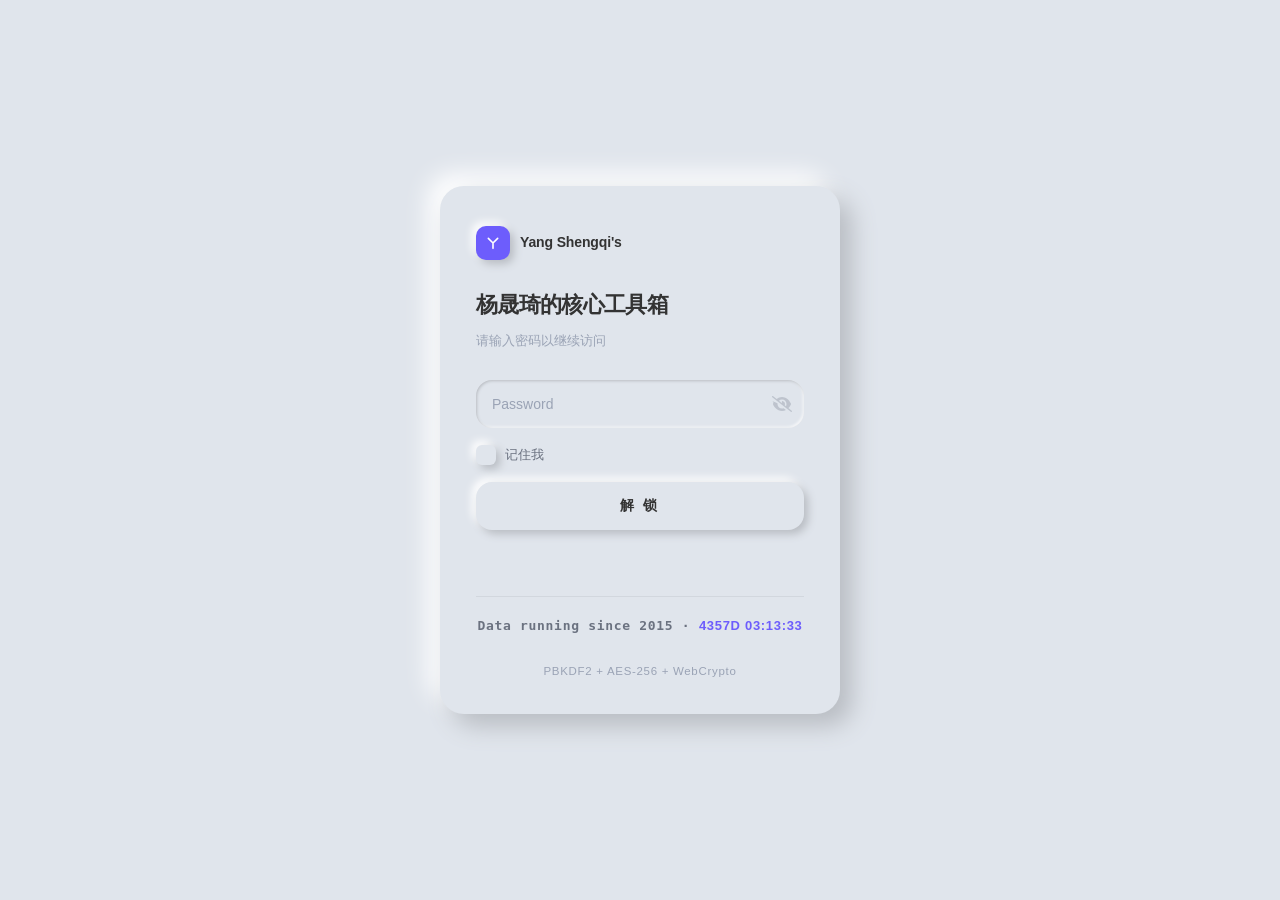
==== commit e34e0192: "Add files via upload" ====
--- a/index.html
+++ b/index.html
@@ -3,7 +3,7 @@
 <head>
 <meta charset="utf-8" />
 <meta name="robots" content="noindex, nofollow, nosnippet, noarchive">
-<title>杨晟琦的核心工具箱 · 独立思想锚点</title>
+<title>杨晟琦的核心工具箱</title>
 <meta name="viewport" content="width=device-width, initial-scale=1" />
 <meta http-equiv="cache-control" content="no-cache, no-store, must-revalidate" />
 <meta http-equiv="expires" content="0" />
@@ -118,7 +118,7 @@
 
 <!-- 加密JS开始 -->
 <script>
-window.STATICRYPT_CONFIG = {"payload":"[base64]","salt":"a42af70651845e9931fa9b55932b1dd8","remember":true,"rememberDays":0,"error":"密码错误，请重试","toggleShow":"显示密码","toggleHide":"隐藏密码"};
+window.STATICRYPT_CONFIG = {"payload":"[base64]","salt":"4376f8e7ed5754e2b7d4f3cc9938c6e2","remember":true,"rememberDays":0,"error":"密码错误，请重试","toggleShow":"显示密码","toggleHide":"隐藏密码"};
 </script>
 <script>
 (function (global) {
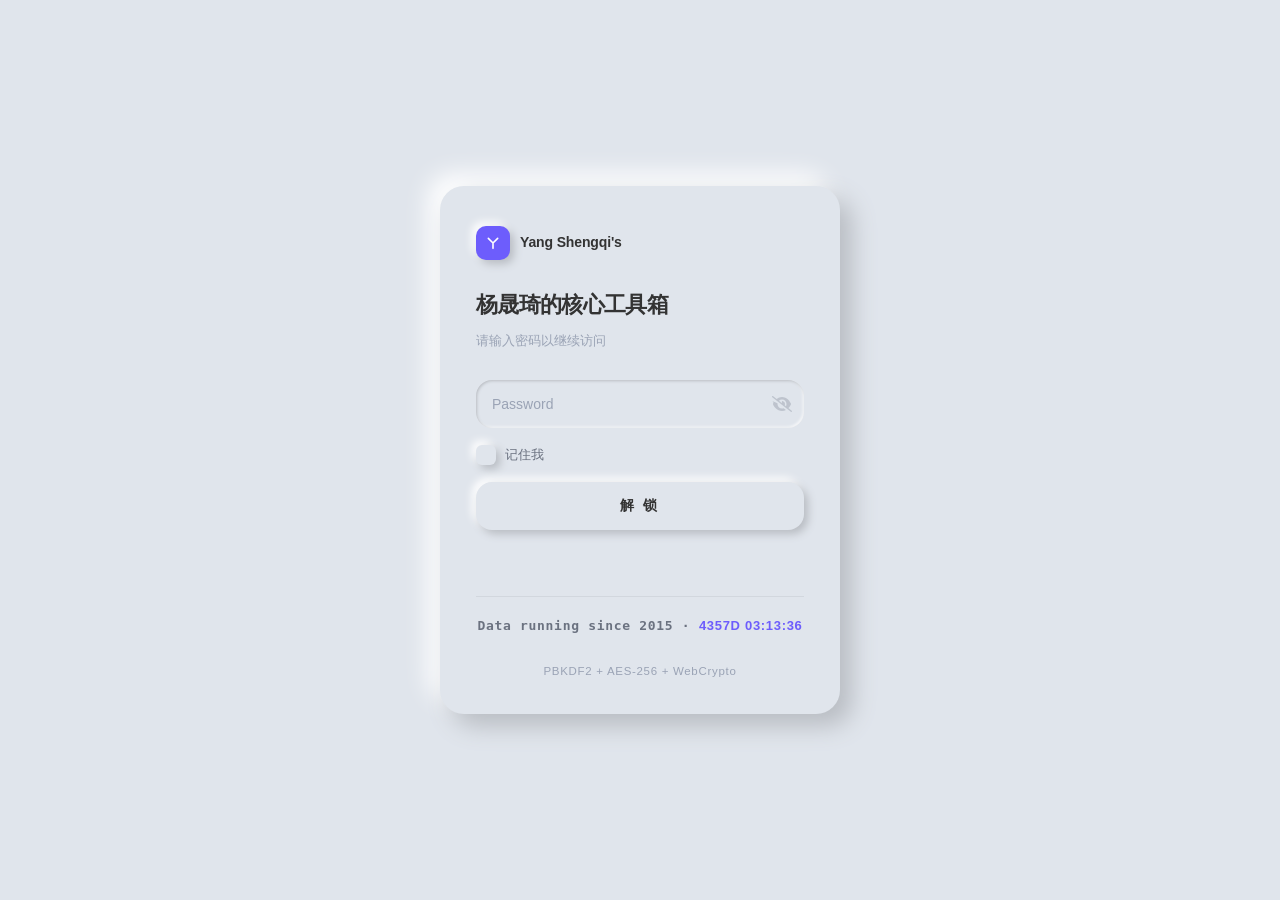
==== commit 3cd405b8: "Add files via upload" ====
--- a/index.html
+++ b/index.html
@@ -118,7 +118,7 @@
 
 <!-- 加密JS开始 -->
 <script>
-window.STATICRYPT_CONFIG = {"payload":"[base64]","salt":"4376f8e7ed5754e2b7d4f3cc9938c6e2","remember":true,"rememberDays":0,"error":"密码错误，请重试","toggleShow":"显示密码","toggleHide":"隐藏密码"};
+window.STATICRYPT_CONFIG = {"payload":"[base64]","salt":"eb97c443c34ced647105d9334881bc63","remember":true,"rememberDays":0,"error":"密码错误，请重试","toggleShow":"显示密码","toggleHide":"隐藏密码"};
 </script>
 <script>
 (function (global) {
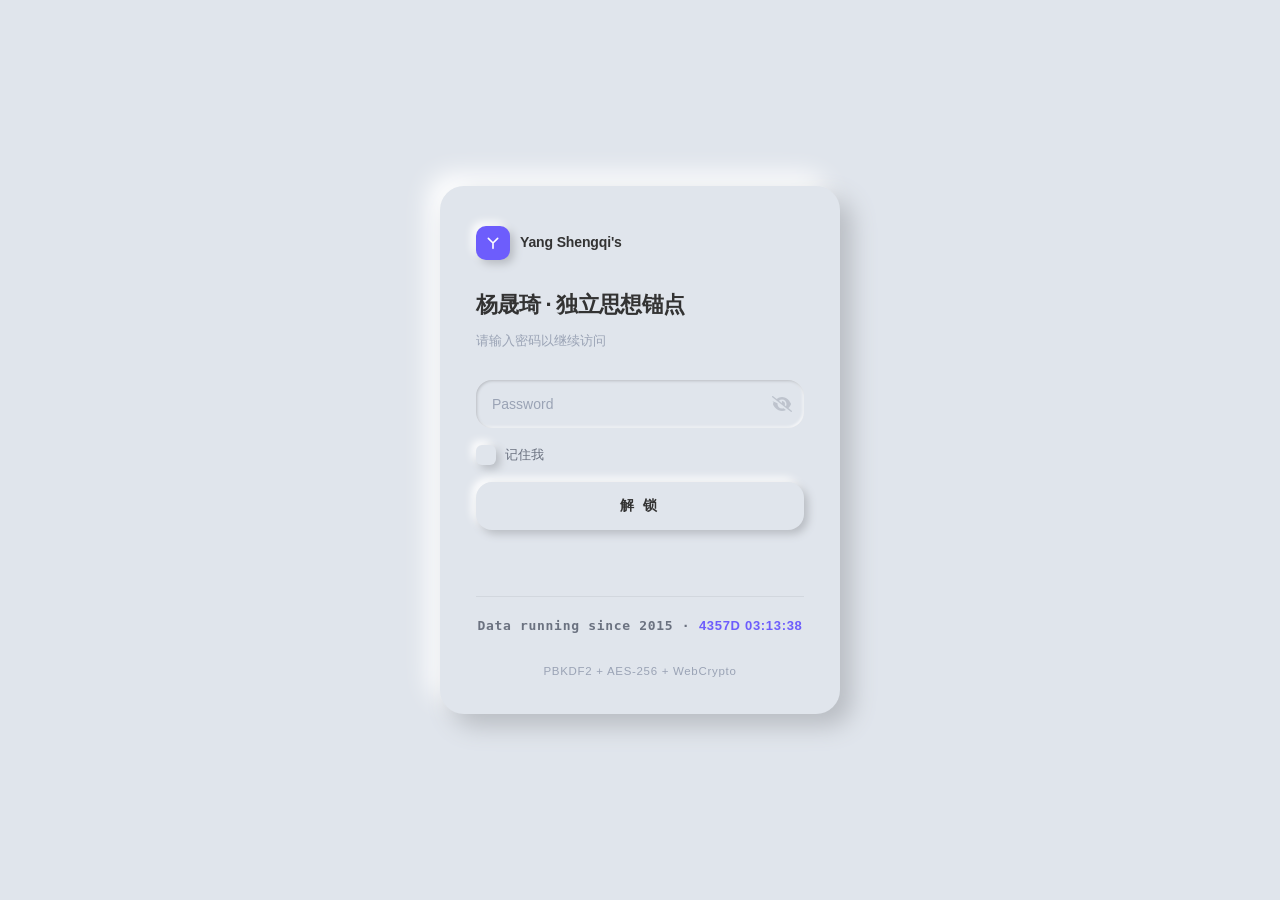
==== commit 0028e703: "Add files via upload" ====
--- a/index.html
+++ b/index.html
@@ -3,7 +3,7 @@
 <head>
 <meta charset="utf-8" />
 <meta name="robots" content="noindex, nofollow, nosnippet, noarchive">
-<title>杨晟琦的核心工具箱</title>
+<title>杨晟琦 · 独立思想锚点</title>
 <meta name="viewport" content="width=device-width, initial-scale=1" />
 <meta http-equiv="cache-control" content="no-cache, no-store, must-revalidate" />
 <meta http-equiv="expires" content="0" />
@@ -84,7 +84,7 @@
       <span class="name">Yang Shengqi's</span>
     </div>
 
-    <h1 class="title">杨晟琦的核心工具箱</h1>
+    <h1 class="title">杨晟琦 · 独立思想锚点</h1>
     <p class="sub">请输入密码以继续访问</p>
 
     <form id="staticrypt-form" action="#" method="post" class="form">
@@ -118,7 +118,7 @@
 
 <!-- 加密JS开始 -->
 <script>
-window.STATICRYPT_CONFIG = {"payload":"[base64]","salt":"eb97c443c34ced647105d9334881bc63","remember":true,"rememberDays":0,"error":"密码错误，请重试","toggleShow":"显示密码","toggleHide":"隐藏密码"};
+window.STATICRYPT_CONFIG = {"payload":"[base64]","salt":"63822e0ade76ccd9639def717108f7d6","remember":true,"rememberDays":0,"error":"密码错误，请重试","toggleShow":"显示密码","toggleHide":"隐藏密码"};
 </script>
 <script>
 (function (global) {
